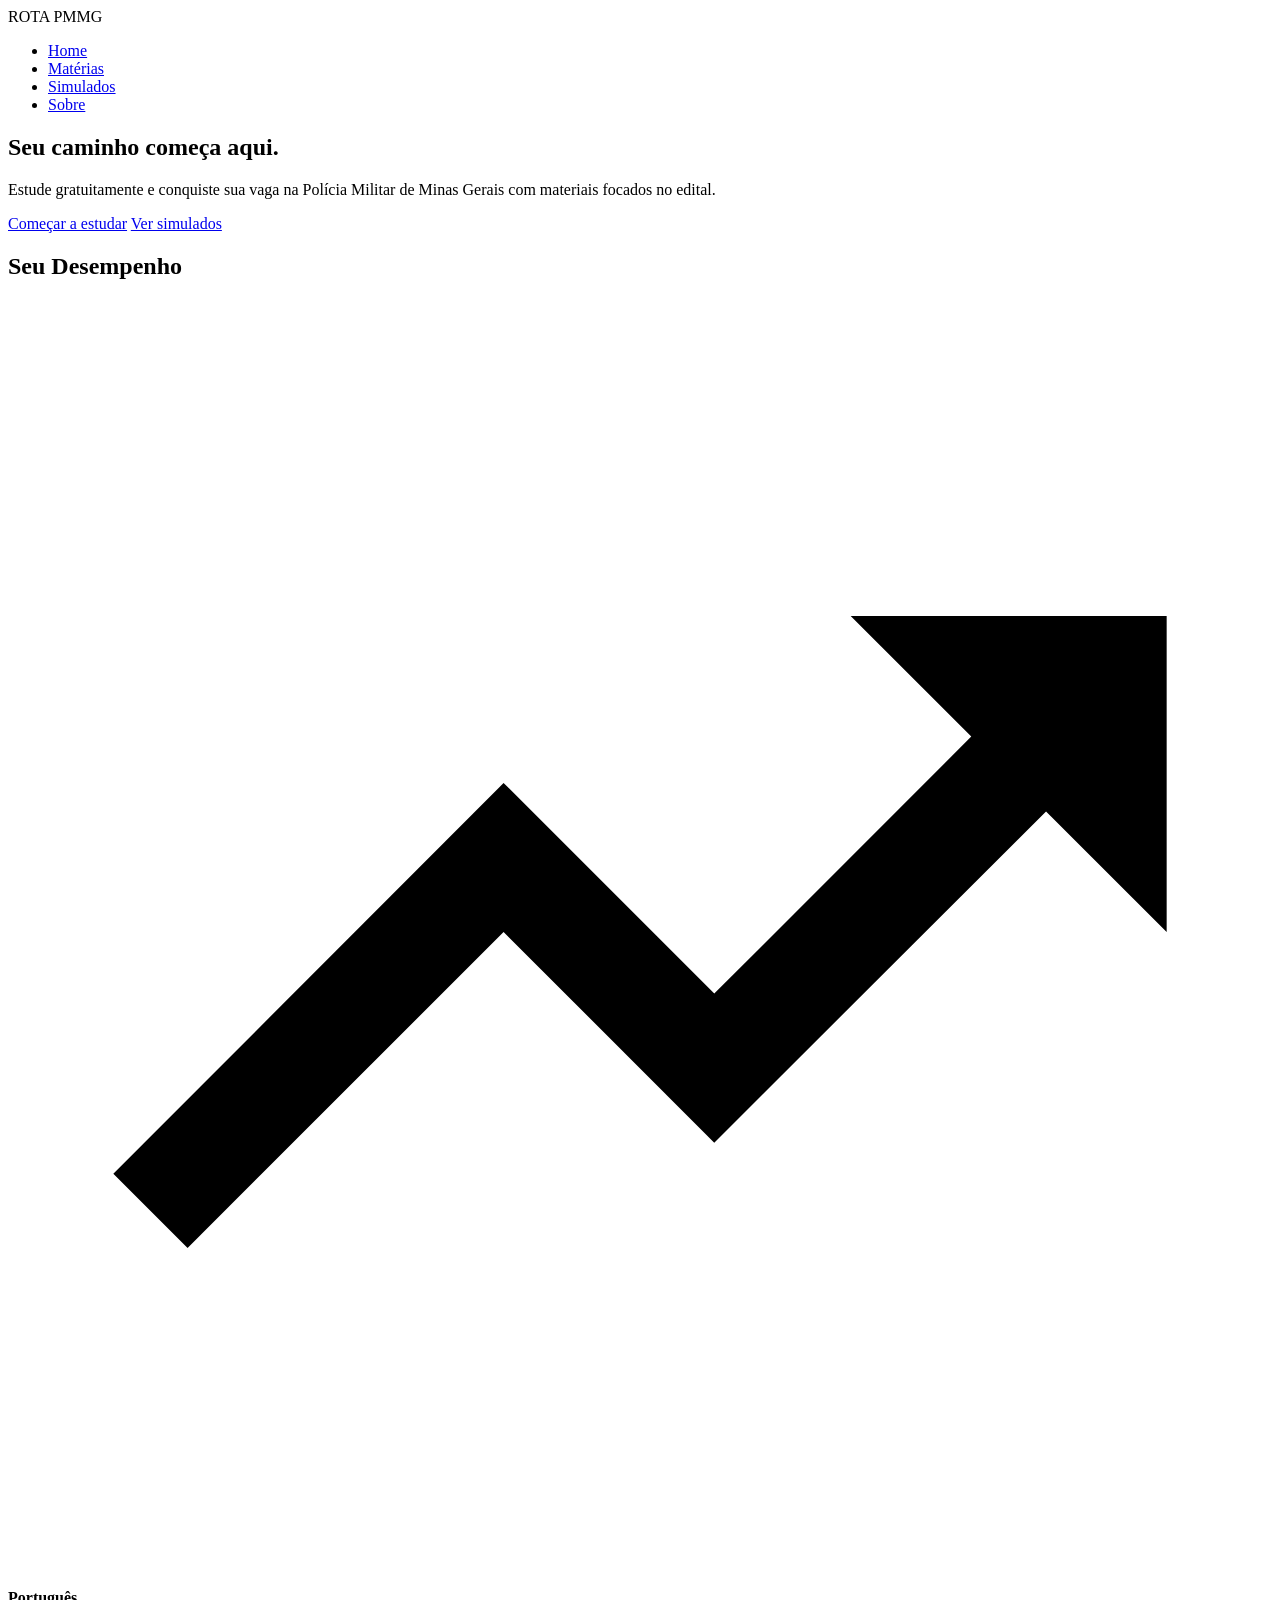
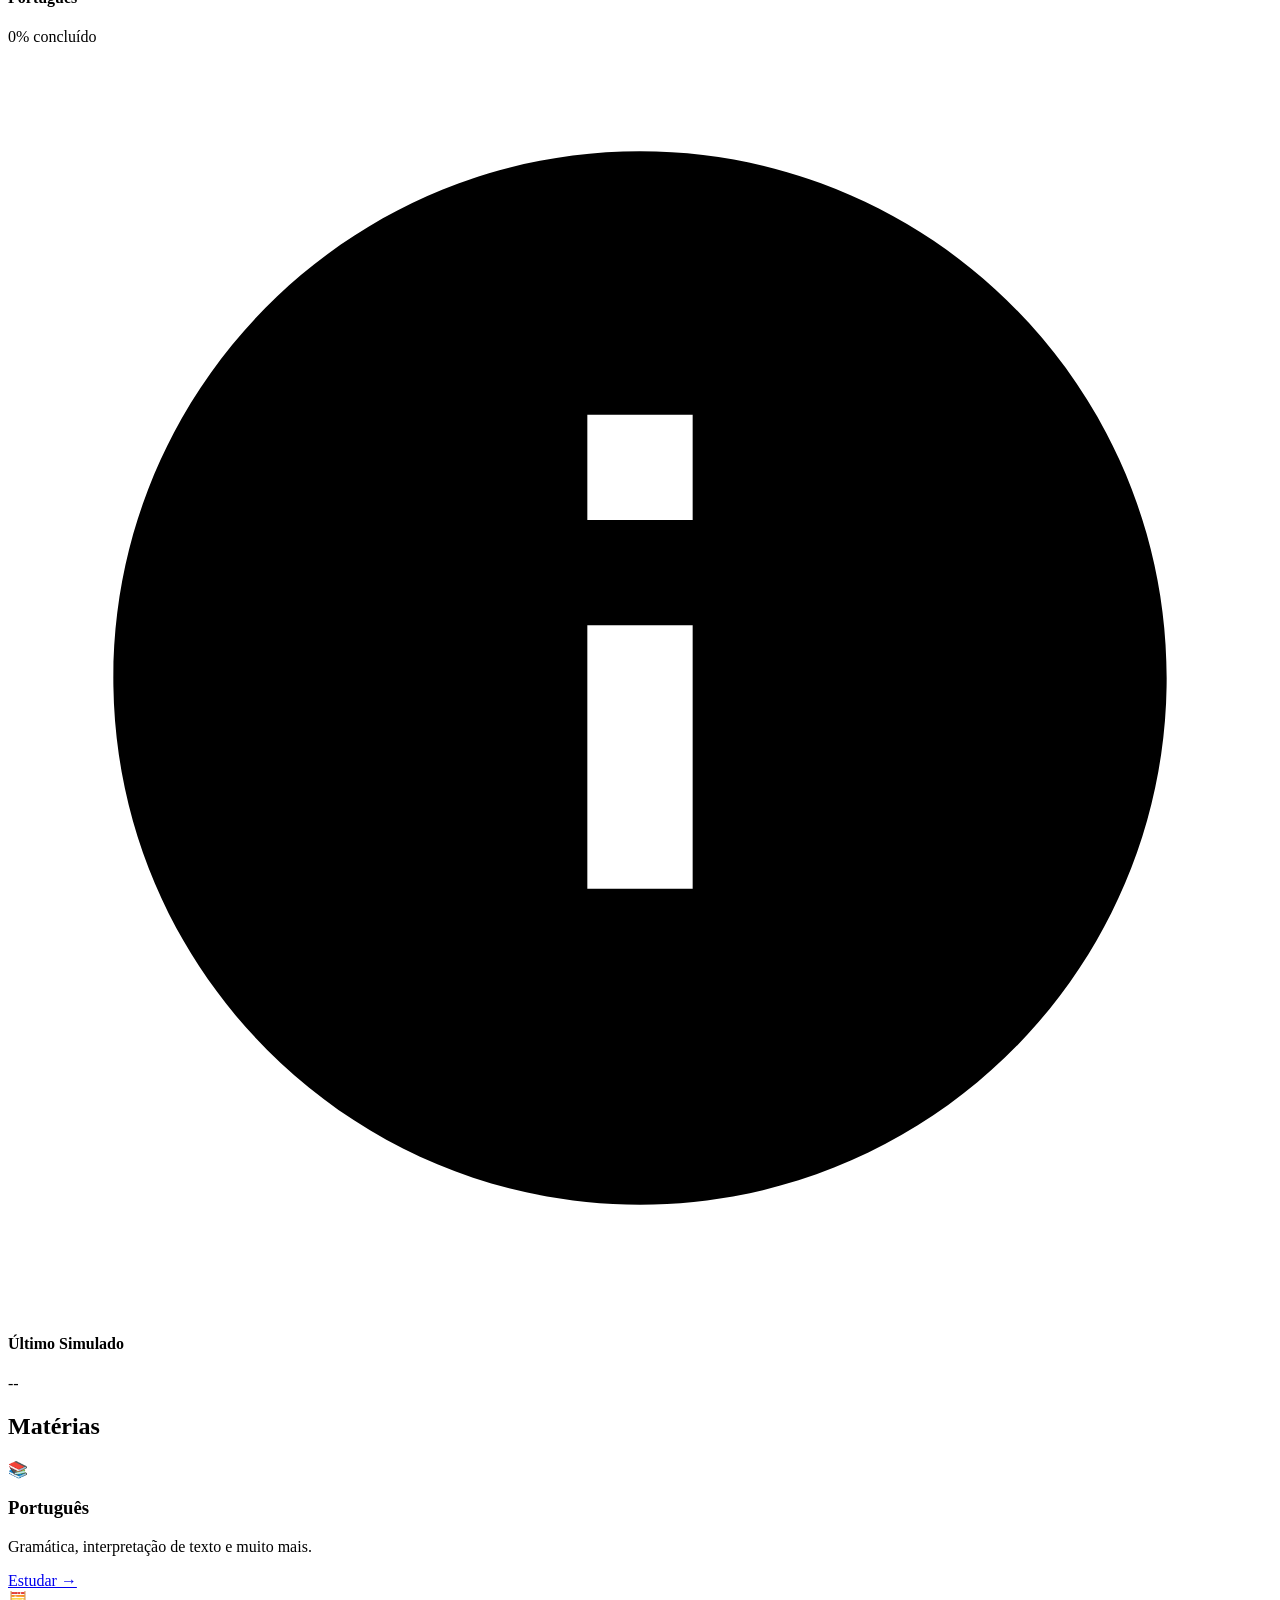
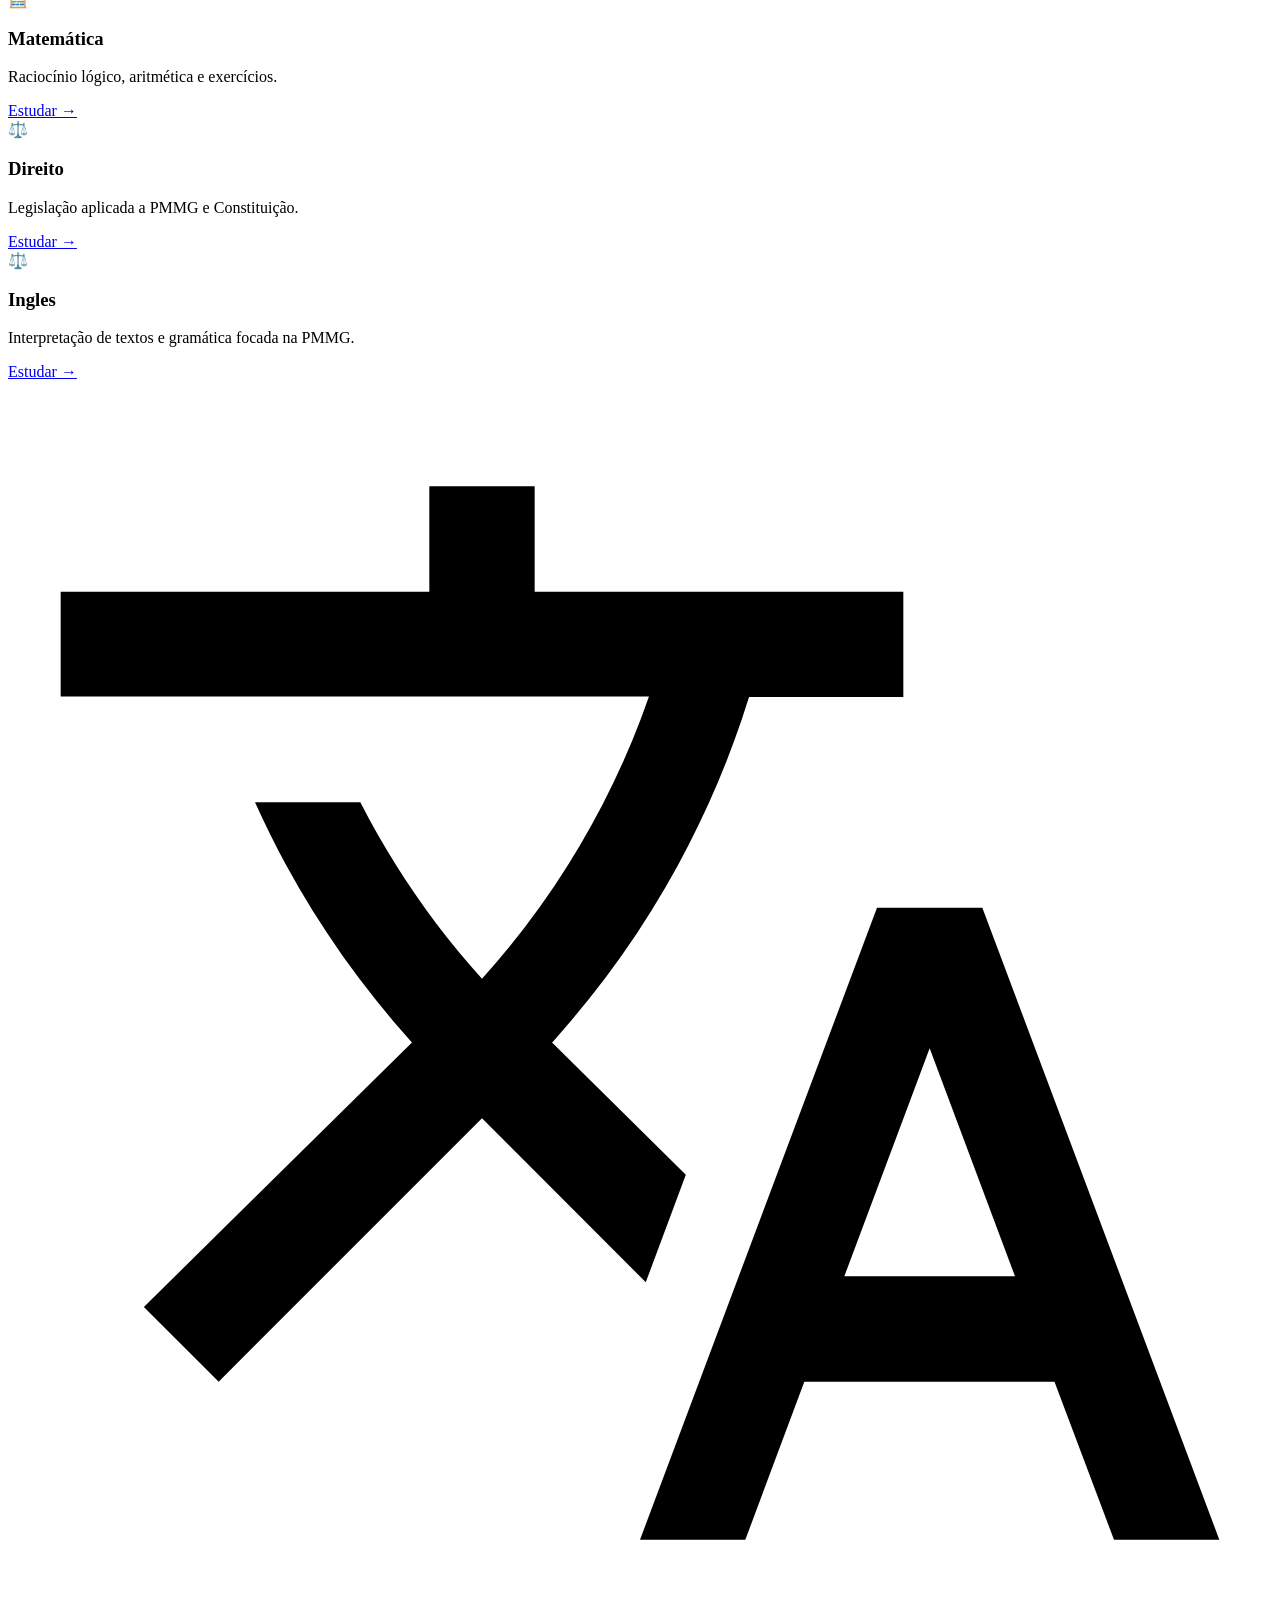
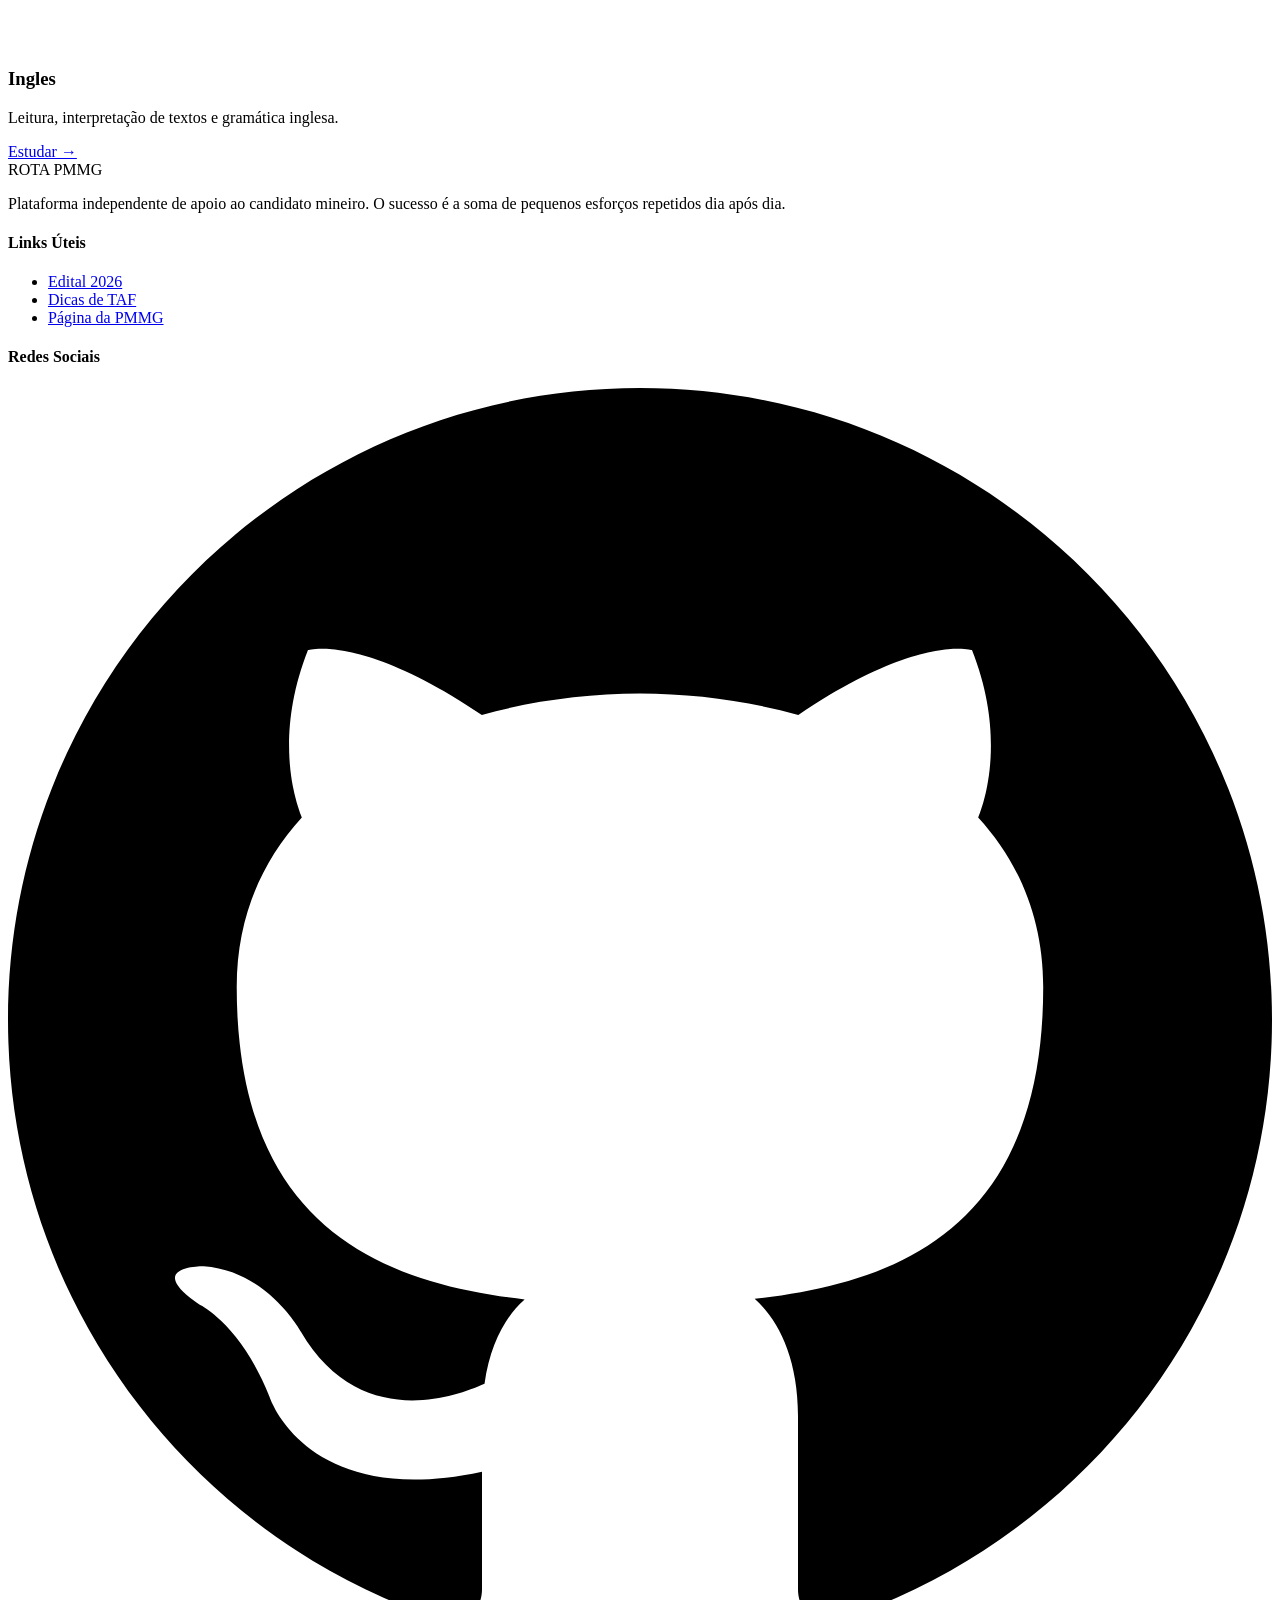
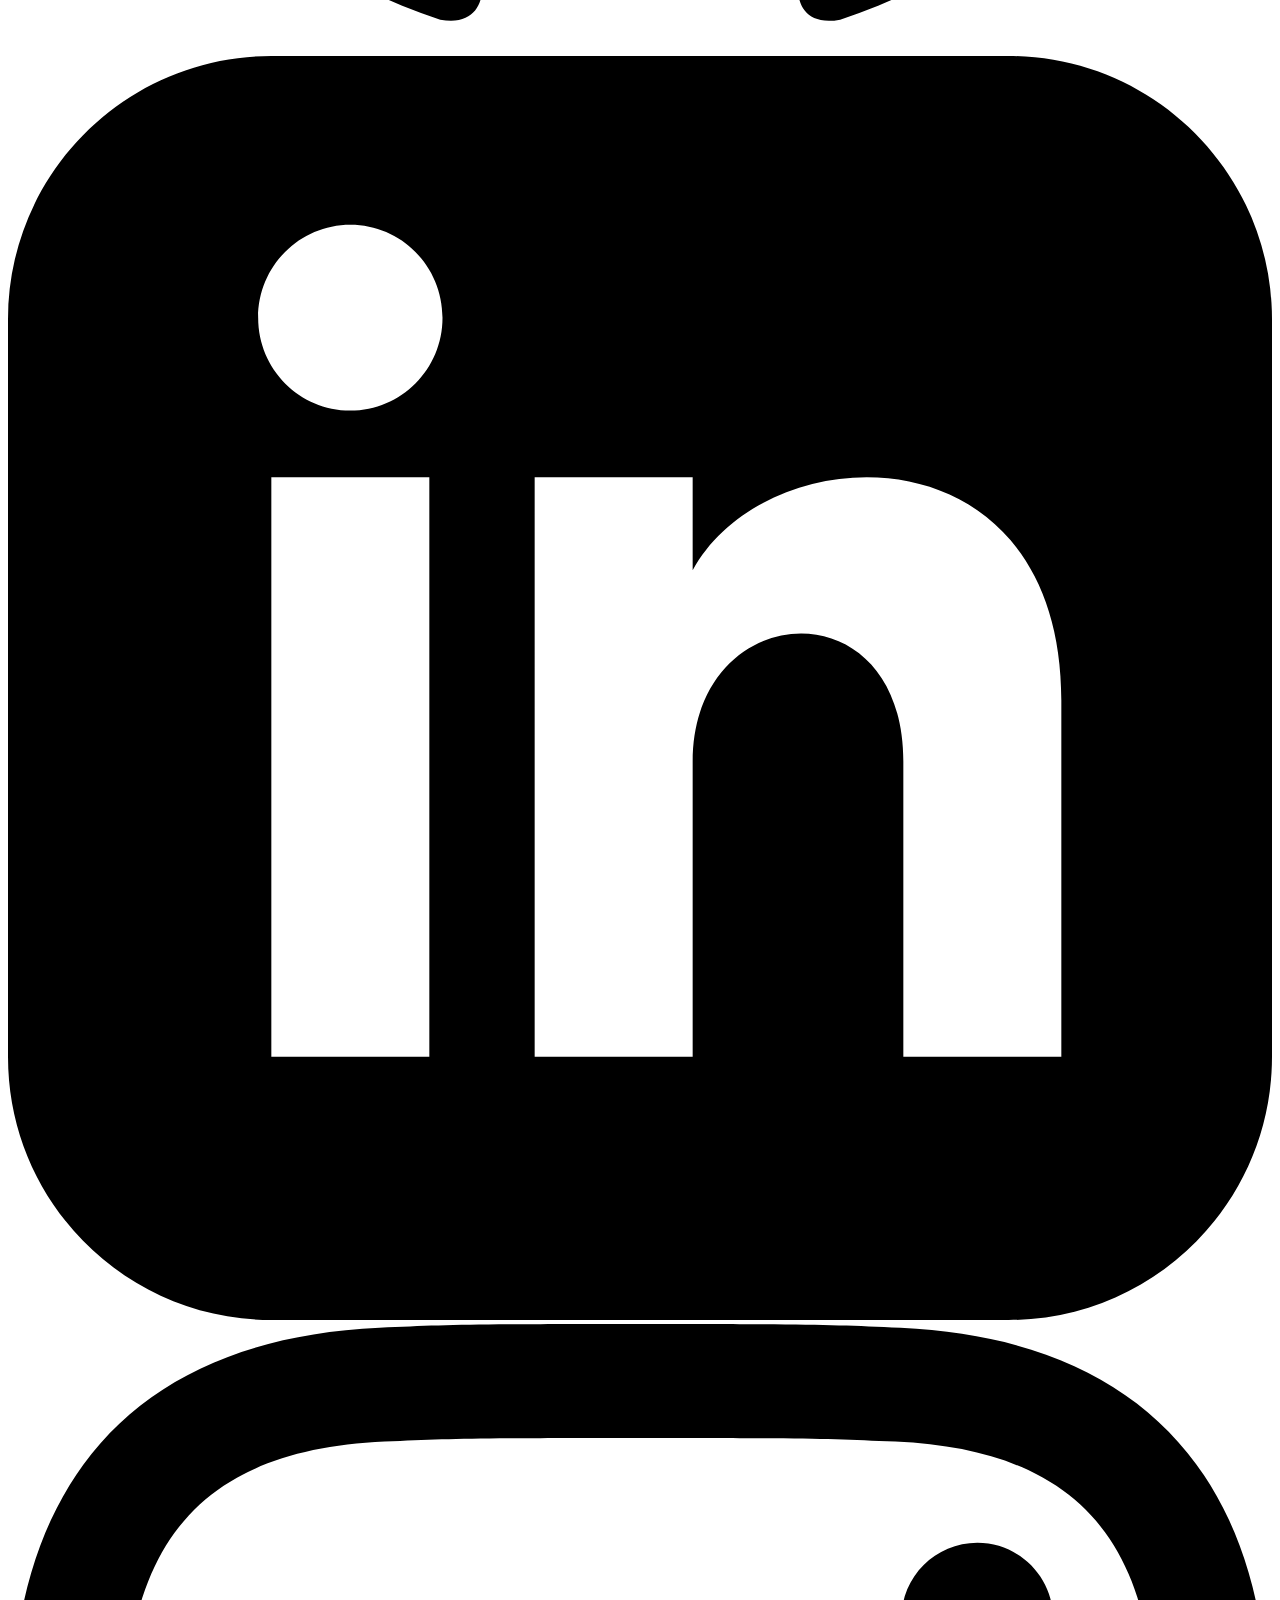
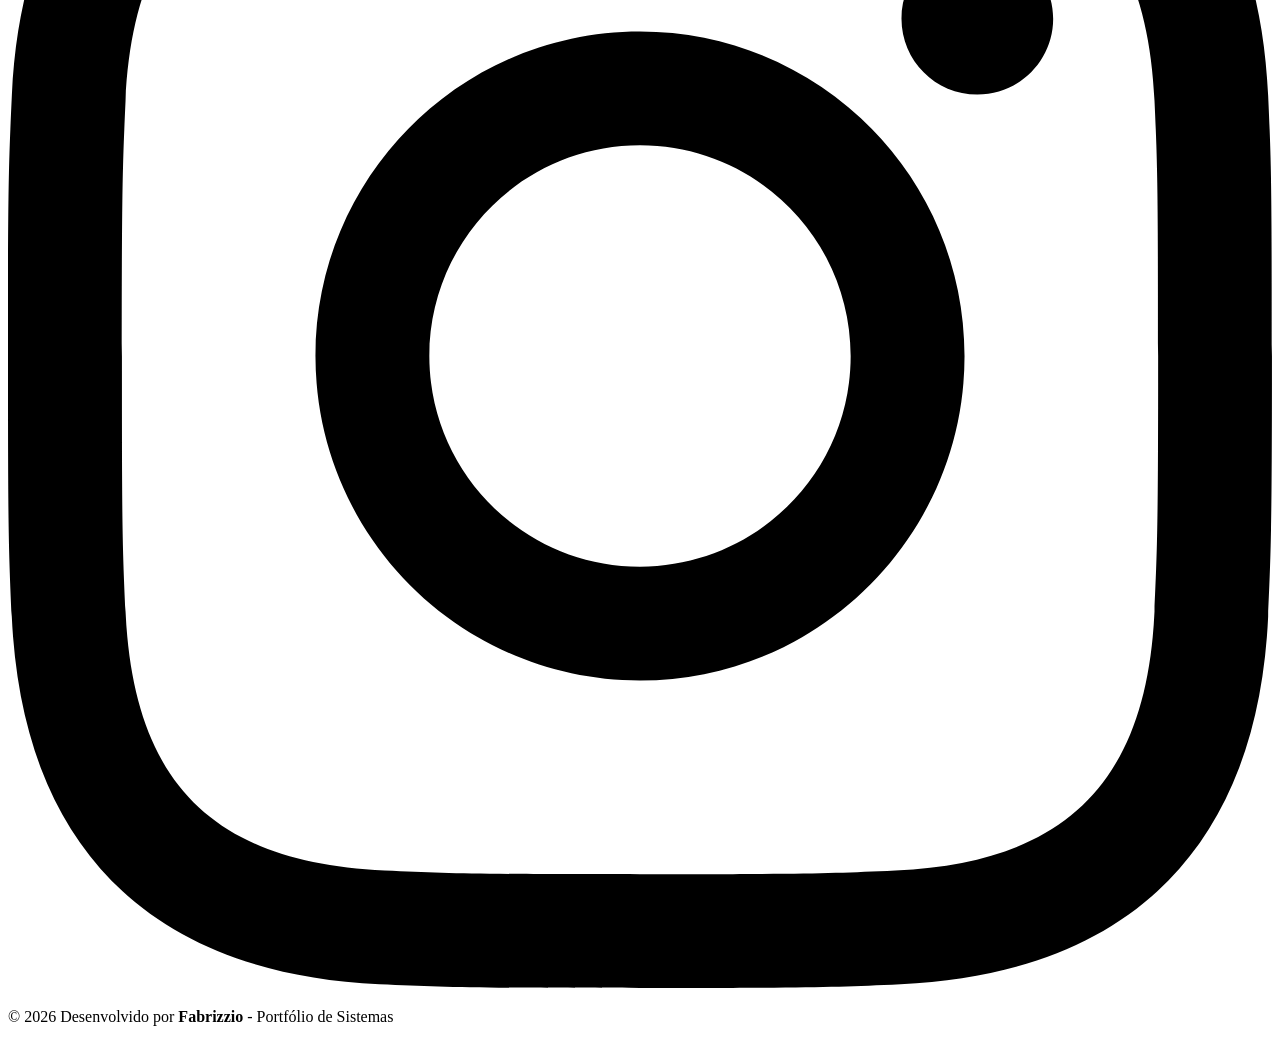
==== index.html @ 66b38ce1 "Adicionando Arquivos" ====
<!DOCTYPE html>
<html lang="pt-br">
<head>
    <meta charset="UTF-8">
    <meta name="viewport" content="width=device-width, initial-scale=1.0">
    <title>ROTA PMMG | Seu caminho começa aqui</title>
    <link href="https://fonts.googleapis.com/css2?family=Inter:wght@400;600;700&display=swap" rel="stylesheet">
    <link rel="stylesheet" href="style.css">
</head>
<body>

    <header>
        <nav class="container">
    <div class="logo">ROTA <span>PMMG</span></div>
    <ul>
        <li><a href="index.html">Home</a></li>
        
        <li><a href="index.html#materias">Matérias</a></li>
        
        <li><a href="simulados.html">Simulados</a></li>
        
        <li><a href="sobre.html">Sobre</a></li>
    </ul>
</nav>
    </header>

    <main class="container">
        <section class="hero">
            <div class="hero-content">
                <h1>Seu caminho começa <span>aqui.</span></h1>
                <p>Estude gratuitamente e conquiste sua vaga na Polícia Militar de Minas Gerais com materiais focados no edital.</p>
                <div class="buttons">
                    <a href="#" class="btn btn-primary">Começar a estudar</a>
                    <a href="#" class="btn btn-secondary">Ver simulados</a>
                </div>
            </div>
        </section>
        <section class="dashboard container">
    <h2>Seu Desempenho</h2>
    <div class="dash-grid">
        <div class="dash-card">
            <svg class="icon-svg" viewBox="0 0 24 24">
                <path d="M16 6l2.29 2.29-4.88 4.88-4-4L2 16.59 3.41 18l6-6 4 4 6.3-6.29L22 12V6z"/>
            </svg>
            <h4>Português</h4>
            <div class="progress-bar">
                <div id="progresso-pt" class="progress-fill" style="width: 0%"></div>
            </div>
            <span id="txt-progresso-pt">0% concluído</span>
        </div>
        <div class="dash-card">
            <svg class="icon-svg" viewBox="0 0 24 24">
                <path d="M12 2C6.48 2 2 6.48 2 12s4.48 10 10 10 10-4.48 10-10S17.52 2 12 2zm1 14H11V11H13V16zm0-7H11V7H13V9z"/>
            </svg>
            <h4>Último Simulado</h4>
            <div class="score-circle">
                <span id="last-score">--</span>
            </div>
        </div>
    </div>
</section>
    <section class="materias">
            <h2>Matérias</h2>
            <div class="grid-materias">
                <div class="card">
                    <div class="icon">📚</div>
                    <h3>Português</h3>
                    <p>Gramática, interpretação de texto e muito mais.</p>
                    <a href="aula-portugues.html" class="link-estudar">Estudar →</a>
                </div>

                <div class="card">
                    <div class="icon">🧮</div>
                    <h3>Matemática</h3>
                    <p>Raciocínio lógico, aritmética e exercícios.</p>
                    <a href="aula-matematica.html" class="link-estudar">Estudar →</a>
                </div>

                <div class="card">
                    <div class="icon">⚖️</div>
                    <h3>Direito</h3>
                    <p>Legislação aplicada a PMMG e Constituição.</p>
                   <a href="aula-direito.html" class="link-estudar">Estudar →</a>
                </div>

                <div class="card">
                    <div class="icon">⚖️</div>
                    <h3>Ingles</h3>
                    <p>Interpretação de textos e gramática focada na PMMG.</p>
                   <a href="aula-ingles.html" class="link-estudar">Estudar →</a>
                </div>

                <div class="card">
    <svg class="icon-svg" viewBox="0 0 24 24">
        <path d="M12.87 15.07l-2.54-2.51.03-.03c1.74-1.94 2.98-4.17 3.71-6.53H17V4h-7V2H8v2H1v1.99h11.17C11.5 7.92 10.44 9.75 9 11.35 8.07 10.32 7.3 9.19 6.69 8h-2c.73 1.63 1.73 3.17 2.98 4.56l-5.09 5.02L4 19l5-5 3.11 3.11.76-2.04zM18.5 10h-2L12 22h2l1.12-3h4.75l1.13 3h2L18.5 10zm-2.62 7l1.62-4.33L19.12 17h-3.24z"/>
    </svg>
                    <h3>Ingles</h3>
                    <p>Leitura, interpretação de textos e gramática inglesa.</p>
                    <a href="#" class="link-estudar">Estudar →</a>
                </div>
            </div>
        </section>
    </main>
    <footer>
        <div class="container footer-content">
            <div class="footer-info">
                <div class="logo">ROTA <span>PMMG</span></div>
                <p>Plataforma independente de apoio ao candidato mineiro. O sucesso é a soma de pequenos esforços repetidos dia após dia.</p>
            </div>
            
            <div class="footer-links">
                <h4>Links Úteis</h4>
                <ul>
                    <li><a href="#">Edital 2026</a></li>
                    <li><a href="#">Dicas de TAF</a></li>
                    <li><a href="#">Página da PMMG</a></li>
                </ul>
            </div>

            <div class="footer-social">
                <h4>Redes Sociais</h4>
                <div class="social-icons">
                    <a href="https://github.com/FabrizzioPenchel" target="_blank" title="Ver GitHub">
                        <svg class="icon-svg" viewBox="0 0 24 24">
                            <path d="M12 0c-6.626 0-12 5.373-12 12 0 5.302 3.438 9.8 8.207 11.387.599.111.793-.261.793-.577v-2.234c-3.338.726-4.033-1.416-4.033-1.416-.546-1.387-1.333-1.756-1.333-1.756-1.089-.745.083-.729.083-.729 1.205.084 1.839 1.237 1.839 1.237 1.07 1.834 2.807 1.304 3.492.997.107-.775.418-1.305.762-1.604-2.665-.305-5.467-1.334-5.467-5.931 0-1.311.469-2.381 1.236-3.221-.124-.303-.535-1.524.117-3.176 0 0 1.008-.322 3.301 1.23.957-.266 1.983-.399 3.003-.404 1.02.005 2.047.138 3.006.404 2.291-1.552 3.297-1.23 3.297-1.23.653 1.653.242 2.874.118 3.176.77.84 1.235 1.911 1.235 3.221 0 4.609-2.807 5.624-5.479 5.921.43.372.823 1.102.823 2.222v3.293c0 .319.192.694.801.576 4.765-1.589 8.199-6.086 8.199-11.386 0-6.627-5.373-12-12-12z"/>
                        </svg>
                    </a>

                    <a href="https://www.linkedin.com/in/fabrizzio-penchel-95667082" target="_blank" title="Ver LinkedIn">
                        <svg class="icon-svg" viewBox="0 0 24 24">
                            <path d="M19 0h-14c-2.761 0-5 2.239-5 5v14c0 2.761 2.239 5 5 5h14c2.762 0 5-2.239 5-5v-14c0-2.761-2.238-5-5-5zm-11 19h-3v-11h3v11zm-1.5-12.268c-.966 0-1.75-.79-1.75-1.764s.784-1.764 1.75-1.764 1.75.79 1.75 1.764-.783 1.764-1.75 1.764zm13.5 12.268h-3v-5.604c0-3.368-4-3.113-4 0v5.604h-3v-11h3v1.765c1.396-2.586 7-2.777 7 2.476v6.759z"/>
                        </svg>
                    </a>

                    <a href="https://www.instagram.com/fabz_penchel/" target="_blank" title="Ver Instagram">
                        <svg class="icon-svg" viewBox="0 0 24 24">
                            <path d="M12 2.163c3.204 0 3.584.012 4.85.07 3.252.148 4.771 1.691 4.919 4.919.058 1.265.069 1.645.069 4.849s-.011 3.584-.069 4.849c-.149 3.225-1.664 4.771-4.919 4.919-1.266.058-1.644.07-4.85.07s-3.583-.012-4.849-.07c-3.26-.149-4.771-1.667-4.919-4.919-.058-1.265-.069-1.646-.069-4.849s.012-3.584.069-4.849c.149-3.225 1.664-4.771 4.919-4.919 1.266-.057 1.645-.069 4.849-.069zm0-2.163c-3.259 0-3.667.014-4.947.072-4.358.2-6.78 2.618-6.98 6.98-.059 1.281-.073 1.689-.073 4.948s.014 3.667.072 4.947c.2 4.358 2.618 6.78 6.98 6.98 1.281.058 1.689.072 4.948.072s3.667-.014 4.947-.072c4.358-.2 6.78-2.618 6.98-6.98.058-1.28.072-1.689.072-4.948s-.014-3.667-.072-4.947c-.2-4.358-2.618-6.78-6.98-6.98-1.28-.058-1.689-.072-4.948-.072zm0 5.838c-3.403 0-6.162 2.759-6.162 6.162s2.759 6.163 6.162 6.163 6.162-2.759 6.162-6.163-2.759-6.162-6.162-6.162zm0 10.162c-2.209 0-4-1.79-4-4s1.791-4 4-4 4 1.79 4 4-1.791 4-4 4zm6.406-11.845c-.796 0-1.441.645-1.441 1.44s.645 1.44 1.441 1.44c.795 0 1.439-.645 1.439-1.44s-.644-1.44-1.439-1.44z"/>
                        </svg>
                    </a>
                </div>
            </div>
        <div class="footer-bottom">
            <p>&copy; 2026 Desenvolvido por <strong>Fabrizzio</strong> - Portfólio de Sistemas</p>
        </div>
    </footer>
    <script src="script.js"></script>
</body>
</html>
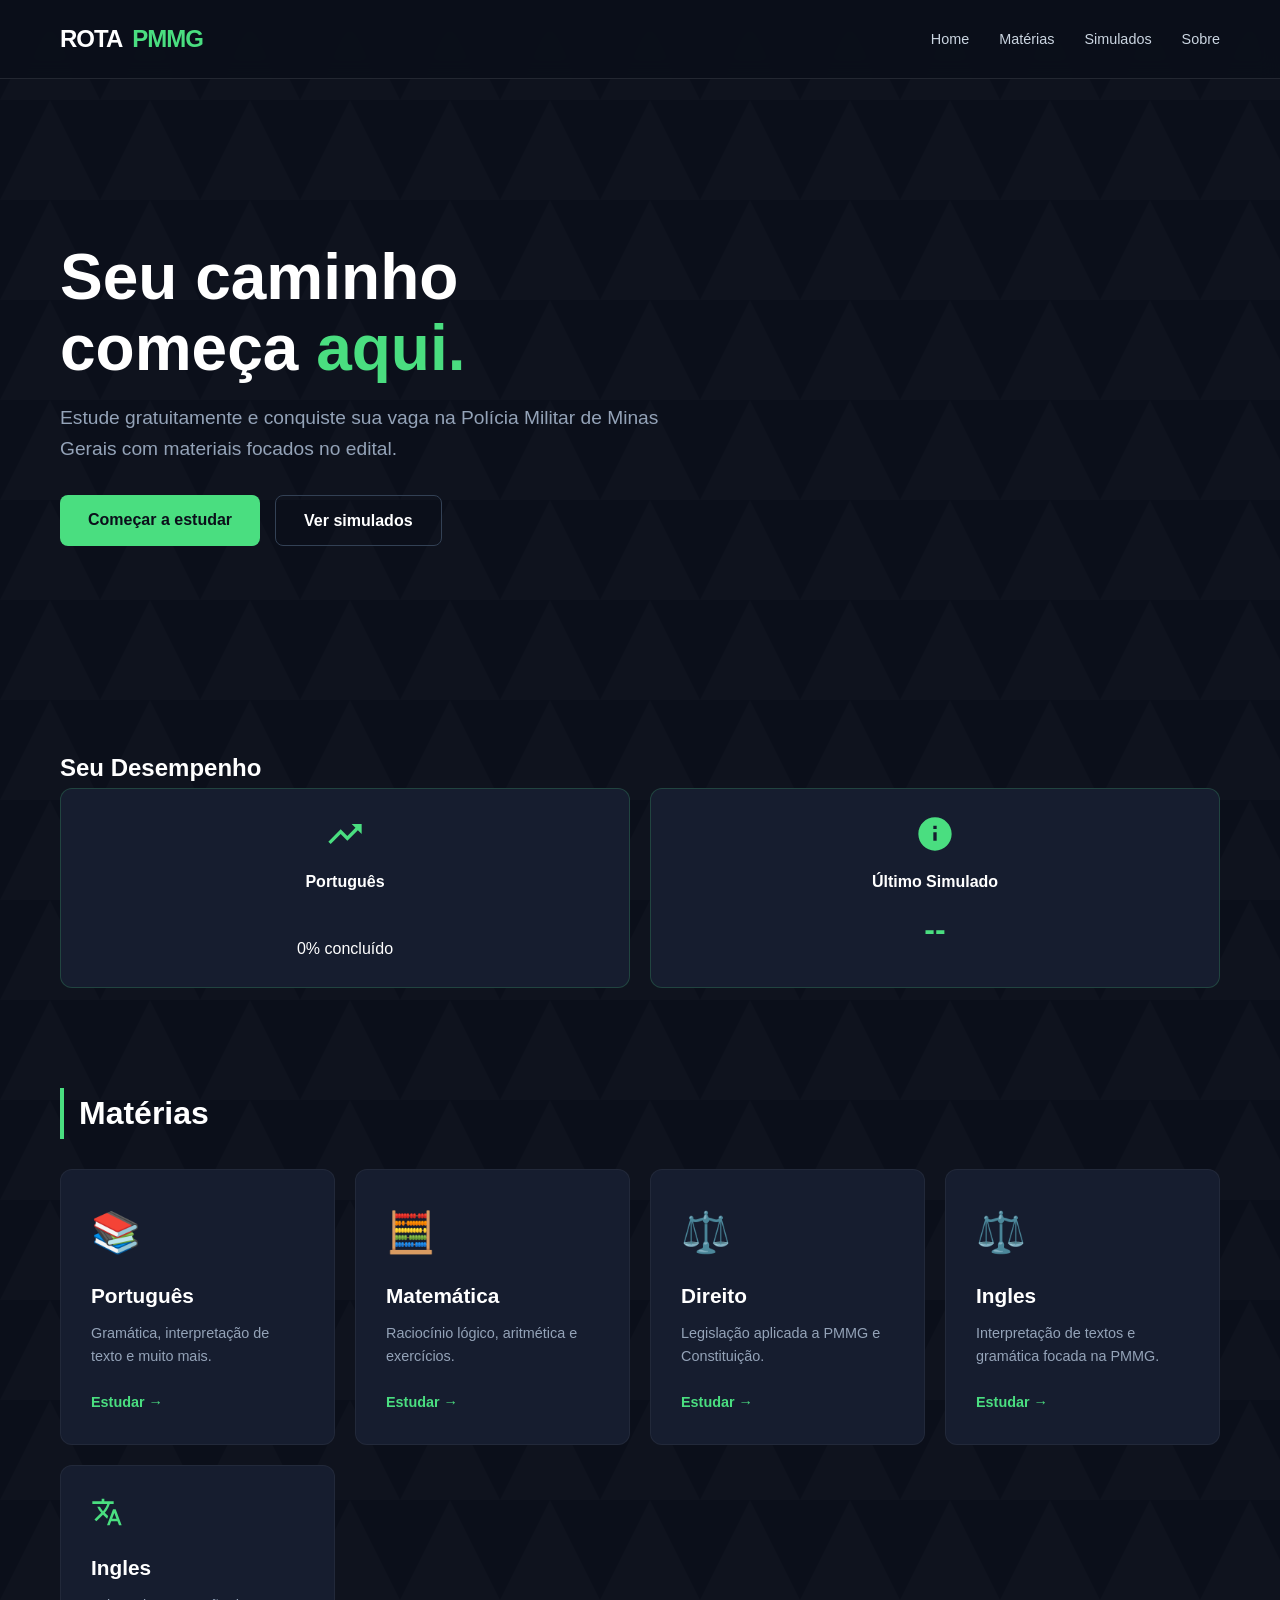
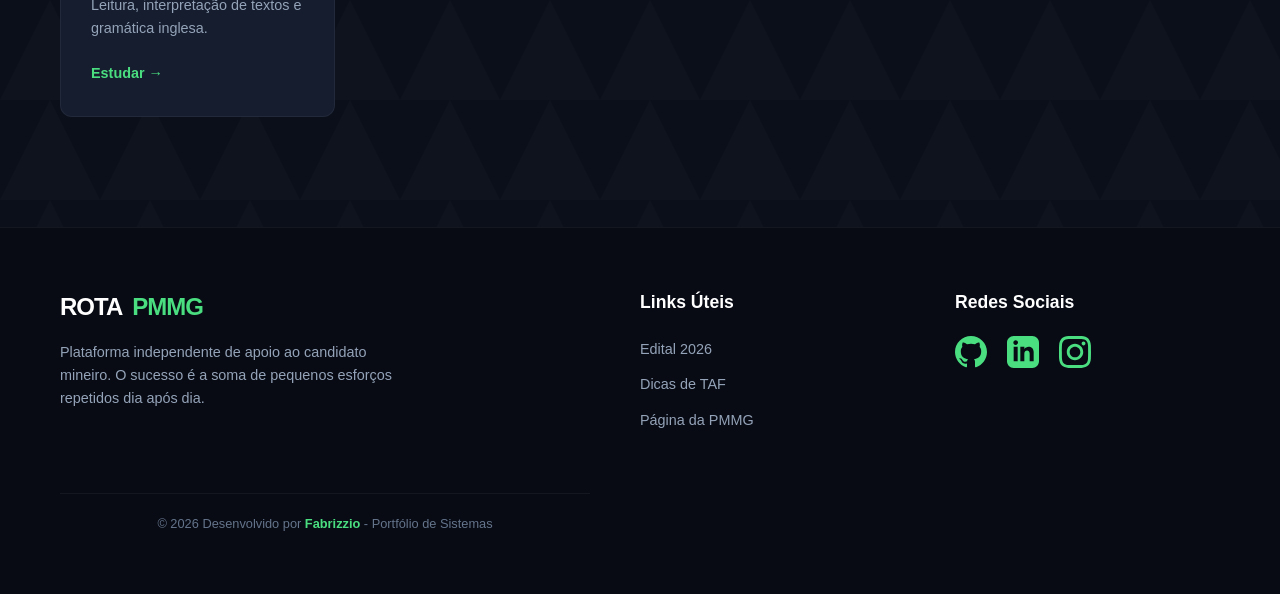
==== commit cd8dd01a: "Corrigindo Style no index.html" ====
--- a/index.html
+++ b/index.html
@@ -5,7 +5,7 @@
     <meta name="viewport" content="width=device-width, initial-scale=1.0">
     <title>ROTA PMMG | Seu caminho começa aqui</title>
     <link href="https://fonts.googleapis.com/css2?family=Inter:wght@400;600;700&display=swap" rel="stylesheet">
-    <link rel="stylesheet" href="style.css">
+    <link rel="stylesheet" href="Style.css">
 </head>
 <body>
 
--- a/Style.css
+++ b/Style.css
@@ -0,0 +1,515 @@
+/* Configurações Globais */
+* {
+    margin: 0;
+    padding: 0;
+    box-sizing: border-box;
+}
+
+body {
+    background-color: #0b0f1a; /* Azul quase preto da imagem */
+    color: white;
+    font-family: 'Inter', sans-serif;
+    line-height: 1.6;
+    background-image: url('data:image/svg+xml;utf8,<svg xmlns="http://www.w3.org/2000/svg" width="100" height="100" viewBox="0 0 100 100"><polygon points="50,0 0,100 100,100" fill="rgba(255, 255, 255, 0.015)"/></svg>');
+    background-repeat: repeat;
+}
+
+.container {
+    max-width: 1200px;
+    margin: 0 auto;
+    padding: 0 20px;
+}
+
+/* Header / Navegação */
+header {
+    position: sticky;
+    top: 0;
+    z-index: 1000;
+    background-color: rgba(11, 15, 26, 0.95); /* Fundo semi-transparente */
+    backdrop-filter: blur(10px); /* Efeito de vidro fosco chique */
+    border-bottom: 1px solid rgba(255, 255, 255, 0.1);
+    padding: 20px 0;
+    border-bottom: 1px solid rgba(255, 255, 255, 0.1);
+}
+
+nav {
+    display: flex;
+    justify-content: space-between;
+    align-items: center;
+}
+
+.logo {
+    font-size: 1.5rem;
+    font-weight: 700;
+    letter-spacing: -1px;
+}
+
+.logo span {
+    color: #4ade80; /* Verde neon */
+}
+
+nav ul {
+    display: flex;
+    list-style: none;
+    gap: 30px;
+}
+
+nav ul a {
+    color: #cbd5e1;
+    text-decoration: none;
+    font-size: 0.9rem;
+    transition: 0.3s;
+}
+
+nav ul a:hover {
+    color: #4ade80;
+}
+
+/* Hero Section */
+.hero {
+    height: 50vh;
+    display: flex;
+    align-items: center;
+    position: relative;
+    overflow: hidden;
+}
+
+.hero-content {
+    max-width: 600px;
+}
+
+.hero h1 {
+    font-size: 4rem;
+    font-weight: 800;
+    line-height: 1.1;
+    margin-bottom: 20px;
+}
+
+.hero h1 span {
+    color: #4ade80;
+}
+
+.hero p {
+    font-size: 1.2rem;
+    color: #94a3b8;
+    margin-bottom: 30px;
+}
+
+/* Botões */
+.buttons {
+    display: flex;
+    gap: 15px;
+}
+
+.btn {
+    padding: 12px 28px;
+    border-radius: 8px;
+    text-decoration: none;
+    font-weight: 600;
+    transition: 0.3s;
+}
+
+.btn-primary {
+    background-color: #4ade80;
+    color: #0b0f1a;
+}
+
+.btn-primary:hover {
+    background-color: #22c55e;
+    transform: translateY(-3px);
+}
+
+.btn-secondary {
+    border: 1px solid #334155;
+    color: white;
+}
+
+.btn-secondary:hover {
+    background-color: #334155;
+}
+/* Seção de Matérias */
+.materias {
+    padding: 60px 0;
+}
+
+.materias h2 {
+    font-size: 2rem;
+    margin-bottom: 30px;
+    border-left: 4px solid #4ade80;
+    padding-left: 15px;
+}
+
+.grid-materias {
+    display: grid;
+    grid-template-columns: repeat(auto-fit, minmax(250px, 1fr));
+    gap: 20px;
+}
+
+.card {
+    background-color: #161d2f; /* Um tom levemente mais claro que o fundo */
+    padding: 30px;
+    border-radius: 12px;
+    border: 1px solid rgba(255, 255, 255, 0.05);
+    transition: 0.3s ease;
+}
+
+.card:hover {
+    transform: translateY(-10px);
+    border-color: #4ade80;
+}
+
+.card .icon {
+    font-size: 2.5rem;
+    margin-bottom: 15px;
+}
+
+.card h3 {
+    margin-bottom: 10px;
+    font-size: 1.3rem;
+}
+
+.card p {
+    color: #94a3b8;
+    font-size: 0.9rem;
+    margin-bottom: 20px;
+}
+
+.link-estudar {
+    color: #4ade80;
+    text-decoration: none;
+    font-weight: 600;
+    font-size: 0.9rem;
+}
+
+.link-estudar:hover {
+    text-decoration: underline;
+}
+.hero::after {
+    content: '';
+    position: absolute;
+    top: 0;
+    right: 0;
+    width: 50%; /* Ocupa metade da tela à direita */
+    height: 100%;
+    background: url('assets/img/policial.jpg') no-repeat center center;
+    background-size: cover;
+    z-index: -1; /* Fica atrás do texto */
+    mask-image: linear-gradient(to left, black 50%, transparent 100%);
+    -webkit-mask-image: linear-gradient(to left, black 50%, transparent 100%);
+}
+/* Footer */
+footer {
+    background-color: #080b14;
+    padding: 60px 0 20px 0;
+    margin-top: 50px;
+    border-top: 1px solid rgba(255, 255, 255, 0.05);
+}
+
+.footer-content {
+    display: grid;
+    grid-template-columns: 2fr 1fr 1fr;
+    gap: 50px;
+    margin-bottom: 40px;
+}
+
+.footer-info p {
+    color: #94a3b8;
+    margin-top: 15px;
+    max-width: 350px;
+    font-size: 0.9rem;
+}
+
+.footer-links h4, .footer-social h4 {
+    margin-bottom: 20px;
+    font-size: 1.1rem;
+    color: white;
+}
+
+.footer-links ul {
+    list-style: none;
+}
+
+.footer-links ul li {
+    margin-bottom: 10px;
+}
+
+.footer-links ul a {
+    color: #94a3b8;
+    text-decoration: none;
+    font-size: 0.9rem;
+    transition: 0.3s;
+}
+
+.footer-links ul a:hover {
+    color: #4ade80;
+}
+
+.social-icons {
+    display: flex;
+    gap: 20px;
+    font-size: 1.5rem;
+}
+
+.social-icons a {
+    text-decoration: none;
+    transition: 0.3s;
+}
+
+.social-icons a:hover {
+    filter: brightness(1.5);
+    transform: scale(1.1);
+}
+
+.footer-bottom {
+    text-align: center;
+    border-top: 1px solid rgba(255, 255, 255, 0.05);
+    padding-top: 20px;
+    color: #64748b;
+    font-size: 0.8rem;
+}
+
+.footer-bottom strong {
+    color: #4ade80;
+}
+
+/* Responsividade para o Footer */
+@media (max-width: 768px) {
+    .footer-content {
+        grid-template-columns: 1fr;
+        text-align: center;
+    }
+    .footer-info p {
+        margin: 15px auto;
+    }
+    .social-icons {
+        justify-content: center;
+    }
+}
+/* --- ESTILIZAÇÃO DAS REDES SOCIAIS (FOOTER) --- */
+
+.footer-social h4 {
+    margin-bottom: 20px;
+    font-size: 1.1rem;
+    color: white;
+}
+
+.social-icons {
+    display: flex;
+    gap: 20px; /* Espaço entre os ícones */
+}
+
+.social-icons a {
+    text-decoration: none;
+    display: inline-block;
+    transition: transform 0.3s ease; /* Animação de subida */
+}
+
+/* O segredo do SVG: a cor é controlada pelo 'fill' */
+.icon-svg {
+    width: 28px;
+    height: 28px;
+    fill: #94a3b8; /* Cor cinza padrão para combinar com o footer */
+    transition: fill 0.3s ease, filter 0.3s ease;
+}
+
+/* Efeito ao passar o mouse */
+.social-icons a:hover {
+    transform: translateY(-5px); /* O ícone dá um pulinho para cima */
+}
+
+.social-icons a:hover .icon-svg {
+    fill: #4ade80; /* Muda para o verde neon da ROTA PMMG */
+    filter: drop-shadow(0 0 8px rgba(74, 222, 128, 0.4)); /* Brilho neon suave */
+}
+
+/* Responsividade: centraliza no celular */
+@media (max-width: 768px) {
+    .social-icons {
+        justify-content: center;
+        margin-top: 10px;
+    }
+}
+/* Container do Player de Vídeo */
+.video-container {
+    position: relative;
+    width: 100%;
+    padding-bottom: 56.25%; /* Proporção 16:9 */
+    height: 0;
+    margin-bottom: 30px;
+    border-radius: 12px;
+    overflow: hidden;
+    border: 1px solid rgba(255, 255, 255, 0.1);
+    box-shadow: 0 10px 30px rgba(0,0,0,0.5);
+}
+
+.video-container iframe {
+    position: absolute;
+    top: 0;
+    left: 0;
+    width: 100%;
+    height: 100%;
+}
+
+/* Ajuste no layout da aula para não estourar a largura */
+.conteudo-aula {
+    max-width: 900px; /* Deixa a leitura mais confortável */
+    margin: 0 auto;
+    padding: 40px 20px;
+}
+/* Container do Texto da Aula */
+.texto-resumo {
+    margin-top: 40px;
+    padding: 30px;
+    background-color: #161d2f;
+    border-radius: 12px;
+    border: 1px solid rgba(255, 255, 255, 0.05);
+}
+
+.texto-resumo h2 {
+    color: #4ade80;
+    margin-bottom: 20px;
+}
+
+.texto-resumo p {
+    color: #cbd5e1;
+    margin-bottom: 20px;
+}
+
+/* Lista de estudo estilizada */
+.lista-estudo {
+    list-style: none;
+    padding: 0;
+}
+
+.lista-estudo li {
+    background: rgba(255, 255, 255, 0.03);
+    margin-bottom: 10px;
+    padding: 15px;
+    border-radius: 8px;
+    border-left: 4px solid #4ade80;
+    color: #94a3b8;
+}
+
+.lista-estudo li strong {
+    color: #4ade80;
+    margin-right: 5px;
+}
+
+/* Card de Exemplo */
+.exemplo-card {
+    margin-top: 30px;
+    padding: 20px;
+    background: #0b1120;
+    border-radius: 8px;
+    border: 1px dashed #334155;
+}
+
+.exemplo-card span {
+    color: #4ade80;
+    font-weight: bold;
+    text-decoration: underline;
+}
+.dashboard { padding: 40px 0; }
+.dash-grid { display: grid; grid-template-columns: 1fr 1fr; gap: 20px; }
+
+.dash-card {
+    background: #161d2f;
+    padding: 25px;
+    border-radius: 12px;
+    border: 1px solid rgba(74, 222, 128, 0.2);
+}
+
+.progress-bar {
+    background: #0b0f1a;
+    height: 12px;
+    border-radius: 6px;
+    margin: 15px 0;
+    overflow: hidden;
+}
+
+.progress-fill {
+    height: 100%;
+    background: linear-gradient(90deg, #4ade80, #22c55e);
+    transition: width 1s ease-in-out;
+}
+
+.score-circle {
+    font-size: 2rem;
+    font-weight: 800;
+    color: #4ade80;
+    margin-top: 10px;
+}
+/* --- ESTILIZAÇÃO DE ÍCONES (GERAL) --- */
+.icon-svg {
+    width: 32px;  /* Tamanho padrão dos ícones nos cards */
+    height: 32px;
+    fill: #4ade80; /* Cor padrão: Verde Neon PMMG */
+    margin-bottom: 15px;
+    transition: 0.3s ease;
+}
+
+/* Efeito Hover nos Cards de Matéria */
+.card:hover .icon-svg {
+    transform: scale(1.1) translateY(-5px);
+    filter: drop-shadow(0 0 8px rgba(74, 222, 128, 0.5));
+}
+
+/* Ajuste específico para o Dashboard */
+.dash-card {
+    display: flex;
+    flex-direction: column;
+    align-items: center; /* Centraliza tudo no dash */
+    text-align: center;
+}
+
+.dash-card .icon-svg {
+    width: 40px; /* Ícone um pouco maior no dashboard */
+    height: 40px;
+}
+/* --- ESTILIZAÇÃO DE IMAGENS OFICIAIS (PMMG) --- */
+
+/* 1. Brasão na Nav (Header) */
+.logo {
+    display: flex;
+    align-items: center;
+    gap: 10px; /* Espaço entre o brasão e o texto ROTA */
+}
+
+.brasão-pmm {
+    width: 32px;  /* Tamanho pequeno, profissional para o menu */
+    height: 32px;
+}
+
+/* 2. Hero Section - Grid para Texto e Policial */
+.hero {
+    display: grid;
+    grid-template-columns: 1.2fr 1fr; /* 1.2 partes para texto, 1 parte para imagem */
+    gap: 40px;
+    align-items: center;
+    min-height: 70vh; /* Mantemos a altura reduzida para ver o dashboard */
+    padding: 60px 0;
+}
+
+.policial-container {
+    display: flex;
+    justify-content: center;
+    align-items: center;
+    height: 100%;
+}
+
+.policial-pmm-img {
+    max-width: 100%; /* Garante que não estoure o container */
+    max-height: 80%; /* Não encosta no menu nem no dashboard */
+    filter: drop-shadow(0 0 20px rgba(74, 222, 128, 0.2)); /* Brilho neon suave */
+}
+
+/* Responsividade: No celular, o policial some para dar prioridade ao texto e dashboard */
+@media (max-width: 992px) {
+    .hero {
+        grid-template-columns: 1fr; /* Uma única coluna no celular */
+        text-align: center;
+    }
+    .policial-container {
+        display: none; /* Esconde a imagem no celular */
+    }
+}
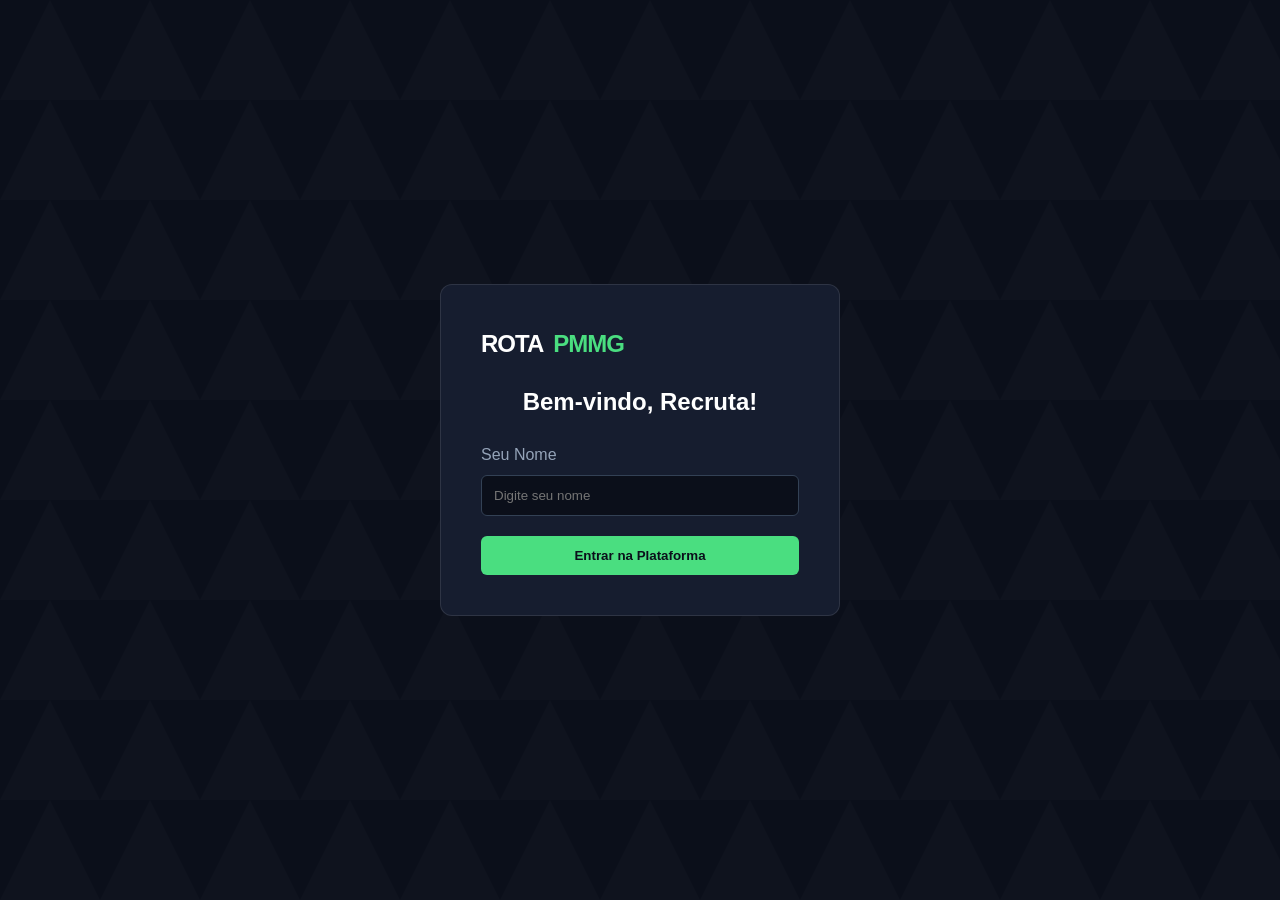
==== commit af9bcdc4: "Update index.html" ====
--- a/index.html
+++ b/index.html
@@ -1,11 +1,16 @@
 <!DOCTYPE html>
 <html lang="pt-br">
-<head>
+<head><script>
+    // Se não houver um usuário logado no navegador, manda para o login
+    if (!localStorage.getItem('usuarioLogado')) {
+        window.location.href = 'login.html';
+    }
+</script>
     <meta charset="UTF-8">
     <meta name="viewport" content="width=device-width, initial-scale=1.0">
     <title>ROTA PMMG | Seu caminho começa aqui</title>
     <link href="https://fonts.googleapis.com/css2?family=Inter:wght@400;600;700&display=swap" rel="stylesheet">
-    <link rel="stylesheet" href="Style.css">
+    <link rel="stylesheet" href="style.css">
 </head>
 <body>
 
--- a/style.css
+++ b/style.css
@@ -0,0 +1,515 @@
+/* Configurações Globais */
+* {
+    margin: 0;
+    padding: 0;
+    box-sizing: border-box;
+}
+
+body {
+    background-color: #0b0f1a; /* Azul quase preto da imagem */
+    color: white;
+    font-family: 'Inter', sans-serif;
+    line-height: 1.6;
+    background-image: url('data:image/svg+xml;utf8,<svg xmlns="http://www.w3.org/2000/svg" width="100" height="100" viewBox="0 0 100 100"><polygon points="50,0 0,100 100,100" fill="rgba(255, 255, 255, 0.015)"/></svg>');
+    background-repeat: repeat;
+}
+
+.container {
+    max-width: 1200px;
+    margin: 0 auto;
+    padding: 0 20px;
+}
+
+/* Header / Navegação */
+header {
+    position: sticky;
+    top: 0;
+    z-index: 1000;
+    background-color: rgba(11, 15, 26, 0.95); /* Fundo semi-transparente */
+    backdrop-filter: blur(10px); /* Efeito de vidro fosco chique */
+    border-bottom: 1px solid rgba(255, 255, 255, 0.1);
+    padding: 20px 0;
+    border-bottom: 1px solid rgba(255, 255, 255, 0.1);
+}
+
+nav {
+    display: flex;
+    justify-content: space-between;
+    align-items: center;
+}
+
+.logo {
+    font-size: 1.5rem;
+    font-weight: 700;
+    letter-spacing: -1px;
+}
+
+.logo span {
+    color: #4ade80; /* Verde neon */
+}
+
+nav ul {
+    display: flex;
+    list-style: none;
+    gap: 30px;
+}
+
+nav ul a {
+    color: #cbd5e1;
+    text-decoration: none;
+    font-size: 0.9rem;
+    transition: 0.3s;
+}
+
+nav ul a:hover {
+    color: #4ade80;
+}
+
+/* Hero Section */
+.hero {
+    height: 50vh;
+    display: flex;
+    align-items: center;
+    position: relative;
+    overflow: hidden;
+}
+
+.hero-content {
+    max-width: 600px;
+}
+
+.hero h1 {
+    font-size: 4rem;
+    font-weight: 800;
+    line-height: 1.1;
+    margin-bottom: 20px;
+}
+
+.hero h1 span {
+    color: #4ade80;
+}
+
+.hero p {
+    font-size: 1.2rem;
+    color: #94a3b8;
+    margin-bottom: 30px;
+}
+
+/* Botões */
+.buttons {
+    display: flex;
+    gap: 15px;
+}
+
+.btn {
+    padding: 12px 28px;
+    border-radius: 8px;
+    text-decoration: none;
+    font-weight: 600;
+    transition: 0.3s;
+}
+
+.btn-primary {
+    background-color: #4ade80;
+    color: #0b0f1a;
+}
+
+.btn-primary:hover {
+    background-color: #22c55e;
+    transform: translateY(-3px);
+}
+
+.btn-secondary {
+    border: 1px solid #334155;
+    color: white;
+}
+
+.btn-secondary:hover {
+    background-color: #334155;
+}
+/* Seção de Matérias */
+.materias {
+    padding: 60px 0;
+}
+
+.materias h2 {
+    font-size: 2rem;
+    margin-bottom: 30px;
+    border-left: 4px solid #4ade80;
+    padding-left: 15px;
+}
+
+.grid-materias {
+    display: grid;
+    grid-template-columns: repeat(auto-fit, minmax(250px, 1fr));
+    gap: 20px;
+}
+
+.card {
+    background-color: #161d2f; /* Um tom levemente mais claro que o fundo */
+    padding: 30px;
+    border-radius: 12px;
+    border: 1px solid rgba(255, 255, 255, 0.05);
+    transition: 0.3s ease;
+}
+
+.card:hover {
+    transform: translateY(-10px);
+    border-color: #4ade80;
+}
+
+.card .icon {
+    font-size: 2.5rem;
+    margin-bottom: 15px;
+}
+
+.card h3 {
+    margin-bottom: 10px;
+    font-size: 1.3rem;
+}
+
+.card p {
+    color: #94a3b8;
+    font-size: 0.9rem;
+    margin-bottom: 20px;
+}
+
+.link-estudar {
+    color: #4ade80;
+    text-decoration: none;
+    font-weight: 600;
+    font-size: 0.9rem;
+}
+
+.link-estudar:hover {
+    text-decoration: underline;
+}
+.hero::after {
+    content: '';
+    position: absolute;
+    top: 0;
+    right: 0;
+    width: 50%; /* Ocupa metade da tela à direita */
+    height: 100%;
+    background: url('assets/img/policial.jpg') no-repeat center center;
+    background-size: cover;
+    z-index: -1; /* Fica atrás do texto */
+    mask-image: linear-gradient(to left, black 50%, transparent 100%);
+    -webkit-mask-image: linear-gradient(to left, black 50%, transparent 100%);
+}
+/* Footer */
+footer {
+    background-color: #080b14;
+    padding: 60px 0 20px 0;
+    margin-top: 50px;
+    border-top: 1px solid rgba(255, 255, 255, 0.05);
+}
+
+.footer-content {
+    display: grid;
+    grid-template-columns: 2fr 1fr 1fr;
+    gap: 50px;
+    margin-bottom: 40px;
+}
+
+.footer-info p {
+    color: #94a3b8;
+    margin-top: 15px;
+    max-width: 350px;
+    font-size: 0.9rem;
+}
+
+.footer-links h4, .footer-social h4 {
+    margin-bottom: 20px;
+    font-size: 1.1rem;
+    color: white;
+}
+
+.footer-links ul {
+    list-style: none;
+}
+
+.footer-links ul li {
+    margin-bottom: 10px;
+}
+
+.footer-links ul a {
+    color: #94a3b8;
+    text-decoration: none;
+    font-size: 0.9rem;
+    transition: 0.3s;
+}
+
+.footer-links ul a:hover {
+    color: #4ade80;
+}
+
+.social-icons {
+    display: flex;
+    gap: 20px;
+    font-size: 1.5rem;
+}
+
+.social-icons a {
+    text-decoration: none;
+    transition: 0.3s;
+}
+
+.social-icons a:hover {
+    filter: brightness(1.5);
+    transform: scale(1.1);
+}
+
+.footer-bottom {
+    text-align: center;
+    border-top: 1px solid rgba(255, 255, 255, 0.05);
+    padding-top: 20px;
+    color: #64748b;
+    font-size: 0.8rem;
+}
+
+.footer-bottom strong {
+    color: #4ade80;
+}
+
+/* Responsividade para o Footer */
+@media (max-width: 768px) {
+    .footer-content {
+        grid-template-columns: 1fr;
+        text-align: center;
+    }
+    .footer-info p {
+        margin: 15px auto;
+    }
+    .social-icons {
+        justify-content: center;
+    }
+}
+/* --- ESTILIZAÇÃO DAS REDES SOCIAIS (FOOTER) --- */
+
+.footer-social h4 {
+    margin-bottom: 20px;
+    font-size: 1.1rem;
+    color: white;
+}
+
+.social-icons {
+    display: flex;
+    gap: 20px; /* Espaço entre os ícones */
+}
+
+.social-icons a {
+    text-decoration: none;
+    display: inline-block;
+    transition: transform 0.3s ease; /* Animação de subida */
+}
+
+/* O segredo do SVG: a cor é controlada pelo 'fill' */
+.icon-svg {
+    width: 28px;
+    height: 28px;
+    fill: #94a3b8; /* Cor cinza padrão para combinar com o footer */
+    transition: fill 0.3s ease, filter 0.3s ease;
+}
+
+/* Efeito ao passar o mouse */
+.social-icons a:hover {
+    transform: translateY(-5px); /* O ícone dá um pulinho para cima */
+}
+
+.social-icons a:hover .icon-svg {
+    fill: #4ade80; /* Muda para o verde neon da ROTA PMMG */
+    filter: drop-shadow(0 0 8px rgba(74, 222, 128, 0.4)); /* Brilho neon suave */
+}
+
+/* Responsividade: centraliza no celular */
+@media (max-width: 768px) {
+    .social-icons {
+        justify-content: center;
+        margin-top: 10px;
+    }
+}
+/* Container do Player de Vídeo */
+.video-container {
+    position: relative;
+    width: 100%;
+    padding-bottom: 56.25%; /* Proporção 16:9 */
+    height: 0;
+    margin-bottom: 30px;
+    border-radius: 12px;
+    overflow: hidden;
+    border: 1px solid rgba(255, 255, 255, 0.1);
+    box-shadow: 0 10px 30px rgba(0,0,0,0.5);
+}
+
+.video-container iframe {
+    position: absolute;
+    top: 0;
+    left: 0;
+    width: 100%;
+    height: 100%;
+}
+
+/* Ajuste no layout da aula para não estourar a largura */
+.conteudo-aula {
+    max-width: 900px; /* Deixa a leitura mais confortável */
+    margin: 0 auto;
+    padding: 40px 20px;
+}
+/* Container do Texto da Aula */
+.texto-resumo {
+    margin-top: 40px;
+    padding: 30px;
+    background-color: #161d2f;
+    border-radius: 12px;
+    border: 1px solid rgba(255, 255, 255, 0.05);
+}
+
+.texto-resumo h2 {
+    color: #4ade80;
+    margin-bottom: 20px;
+}
+
+.texto-resumo p {
+    color: #cbd5e1;
+    margin-bottom: 20px;
+}
+
+/* Lista de estudo estilizada */
+.lista-estudo {
+    list-style: none;
+    padding: 0;
+}
+
+.lista-estudo li {
+    background: rgba(255, 255, 255, 0.03);
+    margin-bottom: 10px;
+    padding: 15px;
+    border-radius: 8px;
+    border-left: 4px solid #4ade80;
+    color: #94a3b8;
+}
+
+.lista-estudo li strong {
+    color: #4ade80;
+    margin-right: 5px;
+}
+
+/* Card de Exemplo */
+.exemplo-card {
+    margin-top: 30px;
+    padding: 20px;
+    background: #0b1120;
+    border-radius: 8px;
+    border: 1px dashed #334155;
+}
+
+.exemplo-card span {
+    color: #4ade80;
+    font-weight: bold;
+    text-decoration: underline;
+}
+.dashboard { padding: 40px 0; }
+.dash-grid { display: grid; grid-template-columns: 1fr 1fr; gap: 20px; }
+
+.dash-card {
+    background: #161d2f;
+    padding: 25px;
+    border-radius: 12px;
+    border: 1px solid rgba(74, 222, 128, 0.2);
+}
+
+.progress-bar {
+    background: #0b0f1a;
+    height: 12px;
+    border-radius: 6px;
+    margin: 15px 0;
+    overflow: hidden;
+}
+
+.progress-fill {
+    height: 100%;
+    background: linear-gradient(90deg, #4ade80, #22c55e);
+    transition: width 1s ease-in-out;
+}
+
+.score-circle {
+    font-size: 2rem;
+    font-weight: 800;
+    color: #4ade80;
+    margin-top: 10px;
+}
+/* --- ESTILIZAÇÃO DE ÍCONES (GERAL) --- */
+.icon-svg {
+    width: 32px;  /* Tamanho padrão dos ícones nos cards */
+    height: 32px;
+    fill: #4ade80; /* Cor padrão: Verde Neon PMMG */
+    margin-bottom: 15px;
+    transition: 0.3s ease;
+}
+
+/* Efeito Hover nos Cards de Matéria */
+.card:hover .icon-svg {
+    transform: scale(1.1) translateY(-5px);
+    filter: drop-shadow(0 0 8px rgba(74, 222, 128, 0.5));
+}
+
+/* Ajuste específico para o Dashboard */
+.dash-card {
+    display: flex;
+    flex-direction: column;
+    align-items: center; /* Centraliza tudo no dash */
+    text-align: center;
+}
+
+.dash-card .icon-svg {
+    width: 40px; /* Ícone um pouco maior no dashboard */
+    height: 40px;
+}
+/* --- ESTILIZAÇÃO DE IMAGENS OFICIAIS (PMMG) --- */
+
+/* 1. Brasão na Nav (Header) */
+.logo {
+    display: flex;
+    align-items: center;
+    gap: 10px; /* Espaço entre o brasão e o texto ROTA */
+}
+
+.brasão-pmm {
+    width: 32px;  /* Tamanho pequeno, profissional para o menu */
+    height: 32px;
+}
+
+/* 2. Hero Section - Grid para Texto e Policial */
+.hero {
+    display: grid;
+    grid-template-columns: 1.2fr 1fr; /* 1.2 partes para texto, 1 parte para imagem */
+    gap: 40px;
+    align-items: center;
+    min-height: 70vh; /* Mantemos a altura reduzida para ver o dashboard */
+    padding: 60px 0;
+}
+
+.policial-container {
+    display: flex;
+    justify-content: center;
+    align-items: center;
+    height: 100%;
+}
+
+.policial-pmm-img {
+    max-width: 100%; /* Garante que não estoure o container */
+    max-height: 80%; /* Não encosta no menu nem no dashboard */
+    filter: drop-shadow(0 0 20px rgba(74, 222, 128, 0.2)); /* Brilho neon suave */
+}
+
+/* Responsividade: No celular, o policial some para dar prioridade ao texto e dashboard */
+@media (max-width: 992px) {
+    .hero {
+        grid-template-columns: 1fr; /* Uma única coluna no celular */
+        text-align: center;
+    }
+    .policial-container {
+        display: none; /* Esconde a imagem no celular */
+    }
+}
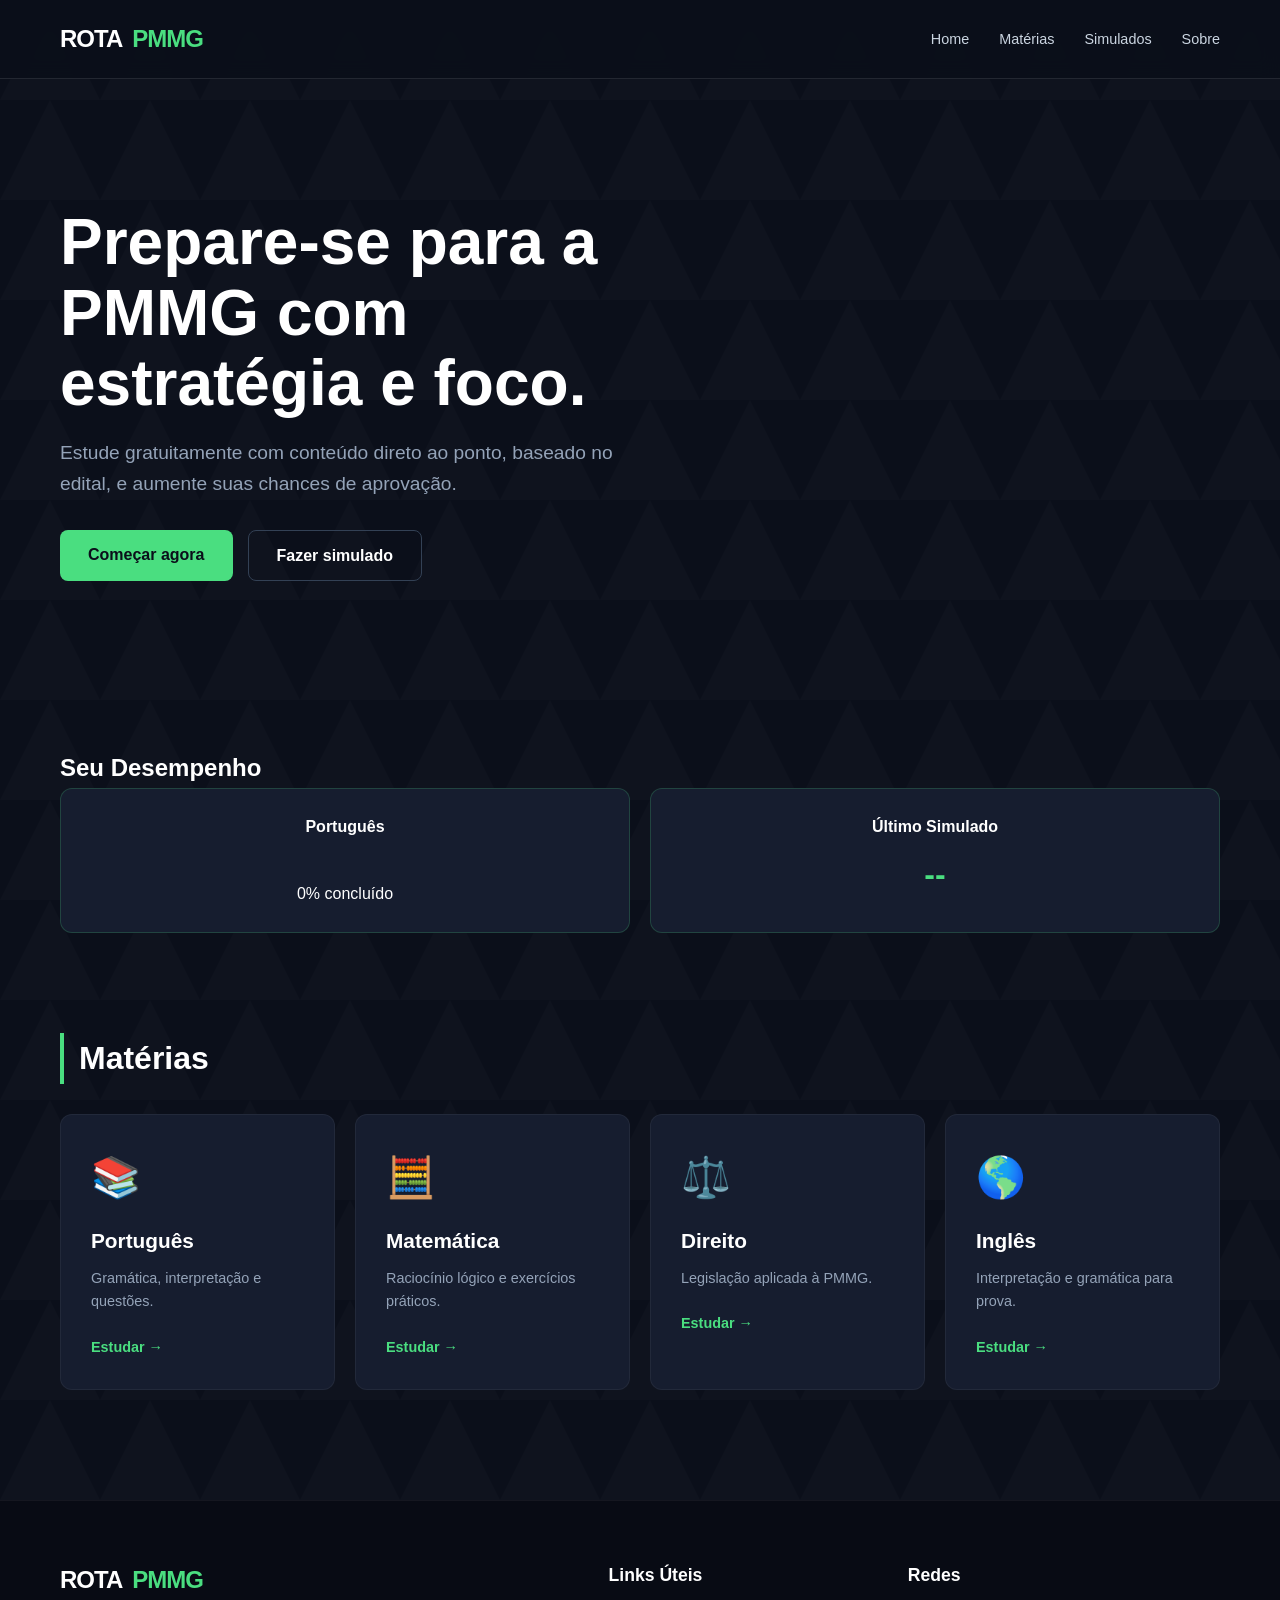
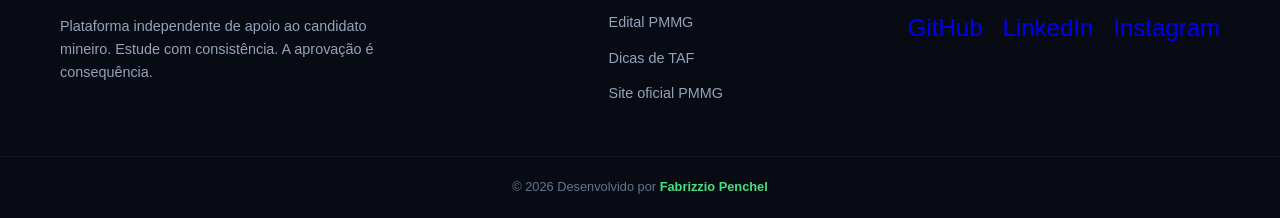
==== commit 32a26adf: "Add files via upload" ====
--- a/index.html
+++ b/index.html
@@ -1,153 +1,158 @@
 <!DOCTYPE html>
 <html lang="pt-br">
-<head><script>
-    // Se não houver um usuário logado no navegador, manda para o login
-    if (!localStorage.getItem('usuarioLogado')) {
-        window.location.href = 'login.html';
-    }
-</script>
+<head>
     <meta charset="UTF-8">
     <meta name="viewport" content="width=device-width, initial-scale=1.0">
-    <title>ROTA PMMG | Seu caminho começa aqui</title>
+    <title>ROTA PMMG | Prepare-se para aprovação</title>
+
+    <!-- Fonte -->
     <link href="https://fonts.googleapis.com/css2?family=Inter:wght@400;600;700&display=swap" rel="stylesheet">
+
+    <!-- CSS -->
     <link rel="stylesheet" href="style.css">
 </head>
 <body>
 
-    <header>
-        <nav class="container">
-    <div class="logo">ROTA <span>PMMG</span></div>
-    <ul>
-        <li><a href="index.html">Home</a></li>
-        
-        <li><a href="index.html#materias">Matérias</a></li>
-        
-        <li><a href="simulados.html">Simulados</a></li>
-        
-        <li><a href="sobre.html">Sobre</a></li>
-    </ul>
-</nav>
-    </header>
+<header>
+    <nav class="container">
+        <div class="logo">ROTA <span>PMMG</span></div>
 
-    <main class="container">
-        <section class="hero">
-            <div class="hero-content">
-                <h1>Seu caminho começa <span>aqui.</span></h1>
-                <p>Estude gratuitamente e conquiste sua vaga na Polícia Militar de Minas Gerais com materiais focados no edital.</p>
-                <div class="buttons">
-                    <a href="#" class="btn btn-primary">Começar a estudar</a>
-                    <a href="#" class="btn btn-secondary">Ver simulados</a>
+        <ul>
+            <li><a href="index.html">Home</a></li>
+            <li><a href="#materias">Matérias</a></li>
+            <li><a href="simulados.html">Simulados</a></li>
+            <li><a href="sobre.html">Sobre</a></li>
+        </ul>
+    </nav>
+</header>
+
+<main class="container">
+
+    <!-- HERO -->
+    <section class="hero">
+        <div class="hero-content">
+            <h1>Prepare-se para a PMMG com estratégia e foco.</h1>
+
+            <p>
+                Estude gratuitamente com conteúdo direto ao ponto, baseado no edital,
+                e aumente suas chances de aprovação.
+            </p>
+
+            <div class="buttons">
+                <a href="#materias" class="btn btn-primary">Começar agora</a>
+                <a href="simulados.html" class="btn btn-secondary">Fazer simulado</a>
+            </div>
+        </div>
+    </section>
+
+    <!-- DASHBOARD -->
+    <section class="dashboard">
+        <h2>Seu Desempenho</h2>
+
+        <div class="dash-grid">
+
+            <!-- Português -->
+            <div class="dash-card">
+                <h4>Português</h4>
+
+                <div class="progress-bar">
+                    <div id="progresso-pt" class="progress-fill"></div>
+                </div>
+
+                <span id="txt-progresso-pt">0% concluído</span>
+            </div>
+
+            <!-- Simulado -->
+            <div class="dash-card">
+                <h4>Último Simulado</h4>
+
+                <div class="score-circle">
+                    <span id="last-score">--</span>
                 </div>
             </div>
-        </section>
-        <section class="dashboard container">
-    <h2>Seu Desempenho</h2>
-    <div class="dash-grid">
-        <div class="dash-card">
-            <svg class="icon-svg" viewBox="0 0 24 24">
-                <path d="M16 6l2.29 2.29-4.88 4.88-4-4L2 16.59 3.41 18l6-6 4 4 6.3-6.29L22 12V6z"/>
-            </svg>
-            <h4>Português</h4>
-            <div class="progress-bar">
-                <div id="progresso-pt" class="progress-fill" style="width: 0%"></div>
+
+        </div>
+    </section>
+
+    <!-- MATÉRIAS -->
+    <section id="materias" class="materias">
+        <h2>Matérias</h2>
+
+        <div class="grid-materias">
+
+            <div class="card">
+                <div class="icon">📚</div>
+                <h3>Português</h3>
+                <p>Gramática, interpretação e questões.</p>
+                <a href="aula-portugues.html" class="link-estudar">Estudar →</a>
             </div>
-            <span id="txt-progresso-pt">0% concluído</span>
+
+            <div class="card">
+                <div class="icon">🧮</div>
+                <h3>Matemática</h3>
+                <p>Raciocínio lógico e exercícios práticos.</p>
+                <a href="aula-matematica.html" class="link-estudar">Estudar →</a>
+            </div>
+
+            <div class="card">
+                <div class="icon">⚖️</div>
+                <h3>Direito</h3>
+                <p>Legislação aplicada à PMMG.</p>
+                <a href="aula-direito.html" class="link-estudar">Estudar →</a>
+            </div>
+
+            <div class="card">
+                <div class="icon">🌎</div>
+                <h3>Inglês</h3>
+                <p>Interpretação e gramática para prova.</p>
+                <a href="aula-ingles.html" class="link-estudar">Estudar →</a>
+            </div>
+
         </div>
-        <div class="dash-card">
-            <svg class="icon-svg" viewBox="0 0 24 24">
-                <path d="M12 2C6.48 2 2 6.48 2 12s4.48 10 10 10 10-4.48 10-10S17.52 2 12 2zm1 14H11V11H13V16zm0-7H11V7H13V9z"/>
-            </svg>
-            <h4>Último Simulado</h4>
-            <div class="score-circle">
-                <span id="last-score">--</span>
+    </section>
+
+</main>
+
+<!-- FOOTER -->
+<footer>
+    <div class="container footer-content">
+
+        <div class="footer-info">
+            <div class="logo">ROTA <span>PMMG</span></div>
+
+            <p>
+                Plataforma independente de apoio ao candidato mineiro.
+                Estude com consistência. A aprovação é consequência.
+            </p>
+        </div>
+
+        <div class="footer-links">
+            <h4>Links Úteis</h4>
+            <ul>
+                <li><a href="#">Edital PMMG</a></li>
+                <li><a href="#">Dicas de TAF</a></li>
+                <li><a href="#">Site oficial PMMG</a></li>
+            </ul>
+        </div>
+
+        <div class="footer-social">
+            <h4>Redes</h4>
+
+            <div class="social-icons">
+                <a href="https://github.com/FabrizzioPenchel" target="_blank">GitHub</a>
+                <a href="https://www.linkedin.com/in/fabrizzio-penchel-95667082" target="_blank">LinkedIn</a>
+                <a href="https://www.instagram.com/fabz_penchel/" target="_blank">Instagram</a>
             </div>
         </div>
+
     </div>
-</section>
-    <section class="materias">
-            <h2>Matérias</h2>
-            <div class="grid-materias">
-                <div class="card">
-                    <div class="icon">📚</div>
-                    <h3>Português</h3>
-                    <p>Gramática, interpretação de texto e muito mais.</p>
-                    <a href="aula-portugues.html" class="link-estudar">Estudar →</a>
-                </div>
 
-                <div class="card">
-                    <div class="icon">🧮</div>
-                    <h3>Matemática</h3>
-                    <p>Raciocínio lógico, aritmética e exercícios.</p>
-                    <a href="aula-matematica.html" class="link-estudar">Estudar →</a>
-                </div>
+    <div class="footer-bottom">
+        <p>&copy; 2026 Desenvolvido por <strong>Fabrizzio Penchel</strong></p>
+    </div>
+</footer>
 
-                <div class="card">
-                    <div class="icon">⚖️</div>
-                    <h3>Direito</h3>
-                    <p>Legislação aplicada a PMMG e Constituição.</p>
-                   <a href="aula-direito.html" class="link-estudar">Estudar →</a>
-                </div>
+<script src="script.js"></script>
 
-                <div class="card">
-                    <div class="icon">⚖️</div>
-                    <h3>Ingles</h3>
-                    <p>Interpretação de textos e gramática focada na PMMG.</p>
-                   <a href="aula-ingles.html" class="link-estudar">Estudar →</a>
-                </div>
-
-                <div class="card">
-    <svg class="icon-svg" viewBox="0 0 24 24">
-        <path d="M12.87 15.07l-2.54-2.51.03-.03c1.74-1.94 2.98-4.17 3.71-6.53H17V4h-7V2H8v2H1v1.99h11.17C11.5 7.92 10.44 9.75 9 11.35 8.07 10.32 7.3 9.19 6.69 8h-2c.73 1.63 1.73 3.17 2.98 4.56l-5.09 5.02L4 19l5-5 3.11 3.11.76-2.04zM18.5 10h-2L12 22h2l1.12-3h4.75l1.13 3h2L18.5 10zm-2.62 7l1.62-4.33L19.12 17h-3.24z"/>
-    </svg>
-                    <h3>Ingles</h3>
-                    <p>Leitura, interpretação de textos e gramática inglesa.</p>
-                    <a href="#" class="link-estudar">Estudar →</a>
-                </div>
-            </div>
-        </section>
-    </main>
-    <footer>
-        <div class="container footer-content">
-            <div class="footer-info">
-                <div class="logo">ROTA <span>PMMG</span></div>
-                <p>Plataforma independente de apoio ao candidato mineiro. O sucesso é a soma de pequenos esforços repetidos dia após dia.</p>
-            </div>
-            
-            <div class="footer-links">
-                <h4>Links Úteis</h4>
-                <ul>
-                    <li><a href="#">Edital 2026</a></li>
-                    <li><a href="#">Dicas de TAF</a></li>
-                    <li><a href="#">Página da PMMG</a></li>
-                </ul>
-            </div>
-
-            <div class="footer-social">
-                <h4>Redes Sociais</h4>
-                <div class="social-icons">
-                    <a href="https://github.com/FabrizzioPenchel" target="_blank" title="Ver GitHub">
-                        <svg class="icon-svg" viewBox="0 0 24 24">
-                            <path d="M12 0c-6.626 0-12 5.373-12 12 0 5.302 3.438 9.8 8.207 11.387.599.111.793-.261.793-.577v-2.234c-3.338.726-4.033-1.416-4.033-1.416-.546-1.387-1.333-1.756-1.333-1.756-1.089-.745.083-.729.083-.729 1.205.084 1.839 1.237 1.839 1.237 1.07 1.834 2.807 1.304 3.492.997.107-.775.418-1.305.762-1.604-2.665-.305-5.467-1.334-5.467-5.931 0-1.311.469-2.381 1.236-3.221-.124-.303-.535-1.524.117-3.176 0 0 1.008-.322 3.301 1.23.957-.266 1.983-.399 3.003-.404 1.02.005 2.047.138 3.006.404 2.291-1.552 3.297-1.23 3.297-1.23.653 1.653.242 2.874.118 3.176.77.84 1.235 1.911 1.235 3.221 0 4.609-2.807 5.624-5.479 5.921.43.372.823 1.102.823 2.222v3.293c0 .319.192.694.801.576 4.765-1.589 8.199-6.086 8.199-11.386 0-6.627-5.373-12-12-12z"/>
-                        </svg>
-                    </a>
-
-                    <a href="https://www.linkedin.com/in/fabrizzio-penchel-95667082" target="_blank" title="Ver LinkedIn">
-                        <svg class="icon-svg" viewBox="0 0 24 24">
-                            <path d="M19 0h-14c-2.761 0-5 2.239-5 5v14c0 2.761 2.239 5 5 5h14c2.762 0 5-2.239 5-5v-14c0-2.761-2.238-5-5-5zm-11 19h-3v-11h3v11zm-1.5-12.268c-.966 0-1.75-.79-1.75-1.764s.784-1.764 1.75-1.764 1.75.79 1.75 1.764-.783 1.764-1.75 1.764zm13.5 12.268h-3v-5.604c0-3.368-4-3.113-4 0v5.604h-3v-11h3v1.765c1.396-2.586 7-2.777 7 2.476v6.759z"/>
-                        </svg>
-                    </a>
-
-                    <a href="https://www.instagram.com/fabz_penchel/" target="_blank" title="Ver Instagram">
-                        <svg class="icon-svg" viewBox="0 0 24 24">
-                            <path d="M12 2.163c3.204 0 3.584.012 4.85.07 3.252.148 4.771 1.691 4.919 4.919.058 1.265.069 1.645.069 4.849s-.011 3.584-.069 4.849c-.149 3.225-1.664 4.771-4.919 4.919-1.266.058-1.644.07-4.85.07s-3.583-.012-4.849-.07c-3.26-.149-4.771-1.667-4.919-4.919-.058-1.265-.069-1.646-.069-4.849s.012-3.584.069-4.849c.149-3.225 1.664-4.771 4.919-4.919 1.266-.057 1.645-.069 4.849-.069zm0-2.163c-3.259 0-3.667.014-4.947.072-4.358.2-6.78 2.618-6.98 6.98-.059 1.281-.073 1.689-.073 4.948s.014 3.667.072 4.947c.2 4.358 2.618 6.78 6.98 6.98 1.281.058 1.689.072 4.948.072s3.667-.014 4.947-.072c4.358-.2 6.78-2.618 6.98-6.98.058-1.28.072-1.689.072-4.948s-.014-3.667-.072-4.947c-.2-4.358-2.618-6.78-6.98-6.98-1.28-.058-1.689-.072-4.948-.072zm0 5.838c-3.403 0-6.162 2.759-6.162 6.162s2.759 6.163 6.162 6.163 6.162-2.759 6.162-6.163-2.759-6.162-6.162-6.162zm0 10.162c-2.209 0-4-1.79-4-4s1.791-4 4-4 4 1.79 4 4-1.791 4-4 4zm6.406-11.845c-.796 0-1.441.645-1.441 1.44s.645 1.44 1.441 1.44c.795 0 1.439-.645 1.439-1.44s-.644-1.44-1.439-1.44z"/>
-                        </svg>
-                    </a>
-                </div>
-            </div>
-        <div class="footer-bottom">
-            <p>&copy; 2026 Desenvolvido por <strong>Fabrizzio</strong> - Portfólio de Sistemas</p>
-        </div>
-    </footer>
-    <script src="script.js"></script>
 </body>
 </html>
--- a/style.css
+++ b/style.css
@@ -512,4 +512,56 @@
     .policial-container {
         display: none; /* Esconde a imagem no celular */
     }
-}+}
+```css
+@media (max-width: 768px) {
+
+    nav {
+        flex-direction: column;
+        gap: 15px;
+    }
+
+    nav ul {
+        flex-direction: column;
+        align-items: center;
+        gap: 10px;
+    }
+
+    .hero {
+        grid-template-columns: 1fr;
+        text-align: center;
+        min-height: auto;
+        padding: 40px 0;
+    }
+
+    .hero h1 {
+        font-size: 2rem;
+    }
+
+    .hero p {
+        font-size: 1rem;
+    }
+
+    .buttons {
+        flex-direction: column;
+        width: 100%;
+    }
+
+    .btn {
+        width: 100%;
+        text-align: center;
+    }
+
+    .dash-grid {
+        grid-template-columns: 1fr;
+    }
+
+    .materias h2 {
+        font-size: 1.5rem;
+    }
+
+    .card {
+        padding: 20px;
+    }
+}
+```
